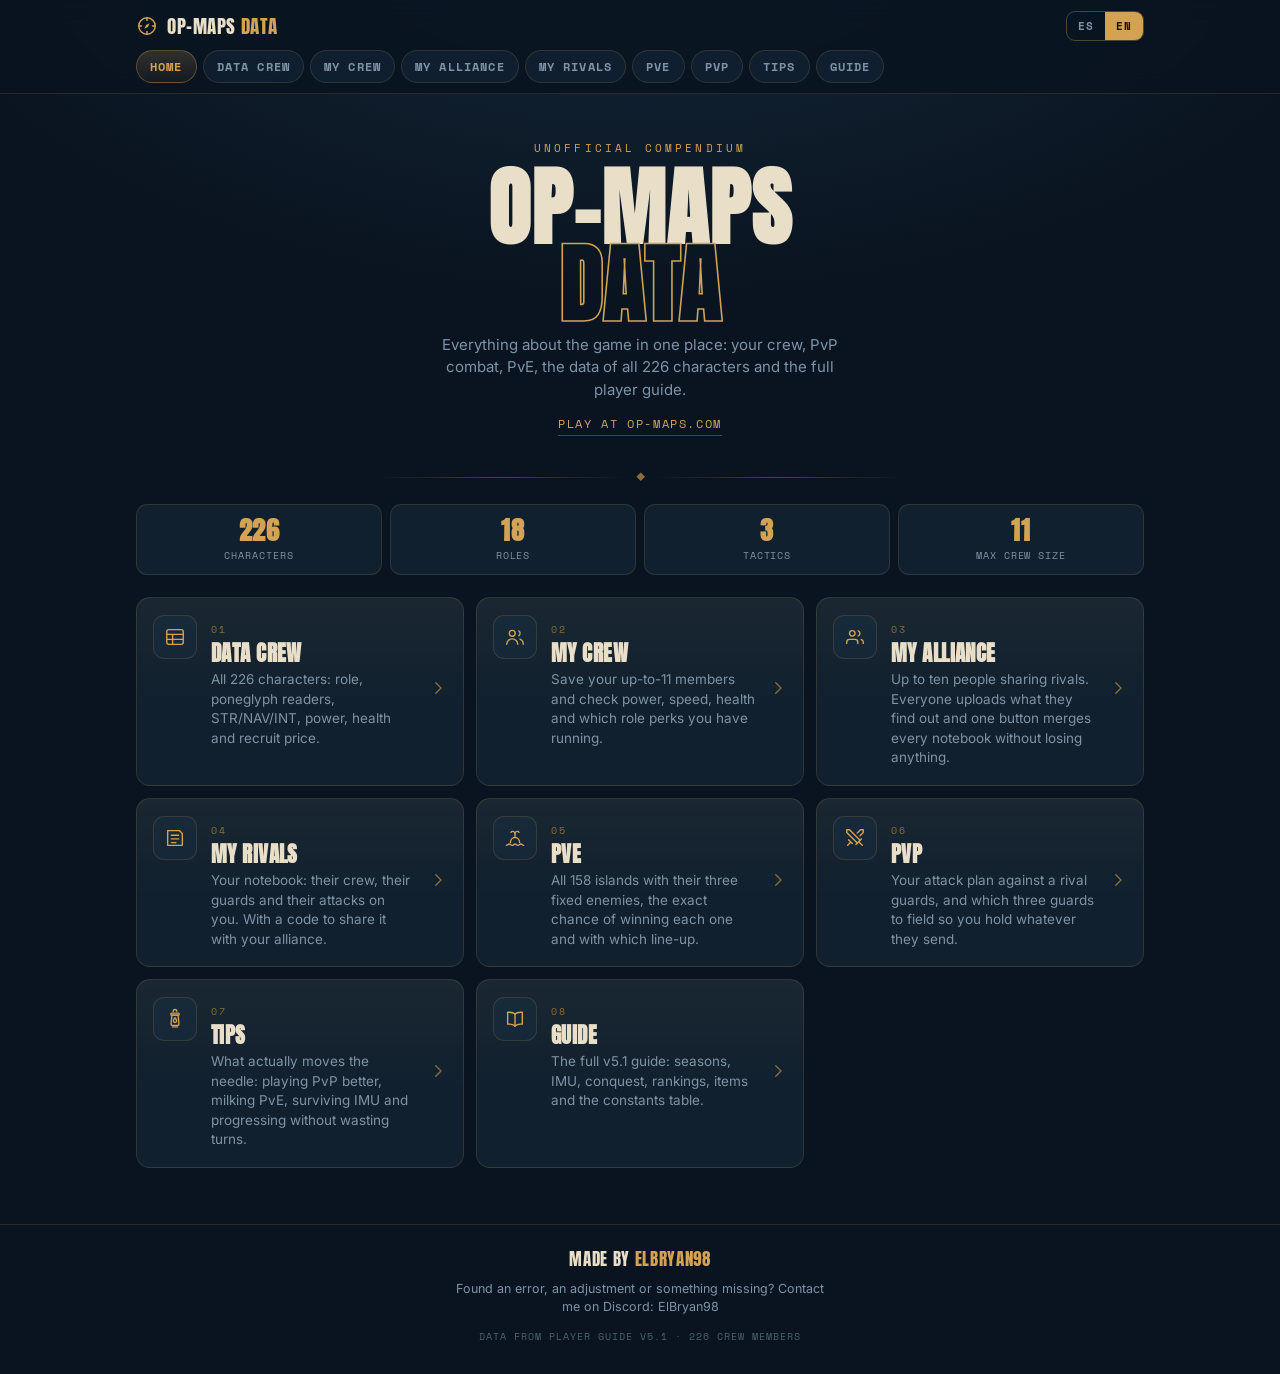
==== index.html @ f115352d "1.10.0" ====
<!DOCTYPE html>
<html lang="es">
<head>
<meta charset="UTF-8">
<meta name="viewport" content="width=device-width, initial-scale=1.0">
<title>OP-MAPS DATA</title>
<meta name="description" content="Compendio no oficial del juego OP-MAPS.COM: datos de los 226 personajes, tripulación, PvE, PvP, consejos y guía completa.">
<link rel="icon" href="assets/favicon.svg?v=1.10.0" type="image/svg+xml">
<link rel="preconnect" href="https://fonts.googleapis.com">
<link rel="preconnect" href="https://fonts.gstatic.com" crossorigin>
<link href="https://fonts.googleapis.com/css2?family=Anton&family=Inter:wght@400;500;600;700&family=Space+Mono:wght@400;700&display=swap" rel="stylesheet">
<link rel="stylesheet" href="assets/css/style.css?v=1.10.0">
</head>
<body data-page="home" data-title-key="title.home">

<div id="site-header"></div>

<main>
  <div class="wrap">

    <!-- ====== PORTADA ====== -->
    <header class="hero">
      <p class="eyebrow" data-i18n="hero.eyebrow">Compendio no oficial</p>
      <h1 class="hero-title">OP-MAPS<br><span class="stroke">DATA</span></h1>
      <p class="hero-sub" data-i18n="hero.sub">Toda la información del juego en un solo sitio: tu tripulación, el combate PvP, el PvE, los datos de los 226 personajes y la guía completa.</p>
      <a class="hero-link" href="https://op-maps.com/" target="_blank" rel="noopener" data-i18n="hero.link">Jugar en op-maps.com</a>
    </header>

    <div class="rule"><span>◆</span></div>

    <!-- ====== CIFRAS DEL JUEGO ====== -->
    <section class="stats-strip">
      <div class="stat-cell"><b data-i18n="stat.chars.n">226</b><span data-i18n="stat.chars">Personajes</span></div>
      <div class="stat-cell"><b data-i18n="stat.roles.n">18</b><span data-i18n="stat.roles">Roles</span></div>
      <div class="stat-cell"><b data-i18n="stat.tac.n">3</b><span data-i18n="stat.tac">Tácticas</span></div>
      <div class="stat-cell"><b data-i18n="stat.crew.n">11</b><span data-i18n="stat.crew">Máx. tripulantes</span></div>
    </section>

    <!-- ====== MENÚS ======
         El orden de estas tarjetas es el mismo que el de la lista PAGES
         en assets/js/site.js. Si se cambia uno, hay que cambiar el otro. -->
    <nav class="menu-grid" data-i18n-attr="aria-label:menu.aria">

      <!-- 01 · DATA -->
      <a class="menu-card" href="data.html">
        <div class="ico" aria-hidden="true">
          <svg width="22" height="22" viewBox="0 0 24 24" fill="none" stroke="currentColor" stroke-width="1.5" stroke-linecap="round" stroke-linejoin="round">
            <rect x="3" y="4" width="18" height="16" rx="2.2"/>
            <path d="M3 9.2h18M3 14.6h18M9.4 9.2V20"/>
          </svg>
        </div>
        <div class="body">
          <span class="num">01</span>
          <h2 data-i18n="menu.data.t">Data</h2>
          <p data-i18n="menu.data.d">Los 226 personajes: rol, si leen poneglifos, FUE/NAV/INT, poder, vida y precio de reclutamiento.</p>
        </div>
        <div class="go" aria-hidden="true">
          <svg width="18" height="18" viewBox="0 0 24 24" fill="none" stroke="currentColor" stroke-width="1.8" stroke-linecap="round" stroke-linejoin="round"><path d="M9 5l7 7-7 7"/></svg>
        </div>
      </a>

      <!-- 02 · MI TRIPULACIÓN -->
      <a class="menu-card" href="crew.html">
        <div class="ico" aria-hidden="true">
          <svg width="22" height="22" viewBox="0 0 24 24" fill="none" stroke="currentColor" stroke-width="1.5" stroke-linecap="round" stroke-linejoin="round">
            <circle cx="9" cy="8" r="3.2"/>
            <path d="M3 20a6 6 0 0 1 12 0"/>
            <path d="M16.2 5.4a3.2 3.2 0 0 1 0 5.2"/>
            <path d="M17.4 14.3A6 6 0 0 1 21 20"/>
          </svg>
        </div>
        <div class="body">
          <span class="num">02</span>
          <h2 data-i18n="menu.crew.t">Mi tripulación</h2>
          <p data-i18n="menu.crew.d">Guarda tus hasta 11 miembros y consulta al vuelo poder, velocidad, vida y qué bonus de rol tienes activos.</p>
        </div>
        <div class="go" aria-hidden="true">
          <svg width="18" height="18" viewBox="0 0 24 24" fill="none" stroke="currentColor" stroke-width="1.8" stroke-linecap="round" stroke-linejoin="round"><path d="M9 5l7 7-7 7"/></svg>
        </div>
      </a>

      <!-- 03 · MI ALIANZA -->
      <a class="menu-card" href="alianza.html">
        <div class="ico" aria-hidden="true">
          <svg width="22" height="22" viewBox="0 0 24 24" fill="none" stroke="currentColor" stroke-width="1.5" stroke-linecap="round" stroke-linejoin="round">
            <path d="M15 19v-1.4a3 3 0 0 0-3-3H6a3 3 0 0 0-3 3V19"/>
            <circle cx="9" cy="8" r="3"/>
            <path d="M21 19v-1.4a3 3 0 0 0-2.2-2.9"/>
            <path d="M15.5 5.2a3 3 0 0 1 0 5.6"/>
          </svg>
        </div>
        <div class="body">
          <span class="num">03</span>
          <h2 data-i18n="nav.alianza">Mi alianza</h2>
          <p data-i18n="menu.alianza.d">Hasta diez personas compartiendo rivales. Cada uno sube lo que averigua y un botón junta todas las libretas sin perder nada.</p>
        </div>
        <div class="go" aria-hidden="true">
          <svg width="18" height="18" viewBox="0 0 24 24" fill="none" stroke="currentColor" stroke-width="1.8" stroke-linecap="round" stroke-linejoin="round"><path d="M9 5l7 7-7 7"/></svg>
        </div>
      </a>

      <!-- 04 · MIS RIVALES -->
      <a class="menu-card" href="rivals.html">
        <div class="ico" aria-hidden="true">
          <svg width="22" height="22" viewBox="0 0 24 24" fill="none" stroke="currentColor" stroke-width="1.5" stroke-linecap="round" stroke-linejoin="round">
            <path d="M4 4h13l3 3v13H4z"/>
            <path d="M8 9h8M8 13h8M8 17h5"/>
          </svg>
        </div>
        <div class="body">
          <span class="num">04</span>
          <h2 data-i18n="nav.rivals">Mis rivales</h2>
          <p data-i18n="menu.rivals.d">Tu libreta: su tripulación, sus guardias y sus ataques contra ti. Con un código para compartirla con tu alianza.</p>
        </div>
        <div class="go" aria-hidden="true">
          <svg width="18" height="18" viewBox="0 0 24 24" fill="none" stroke="currentColor" stroke-width="1.8" stroke-linecap="round" stroke-linejoin="round"><path d="M9 5l7 7-7 7"/></svg>
        </div>
      </a>

      <!-- 05 · PVE -->
      <a class="menu-card" href="pve.html">
        <div class="ico" aria-hidden="true">
          <svg width="22" height="22" viewBox="0 0 24 24" fill="none" stroke="currentColor" stroke-width="1.5" stroke-linecap="round" stroke-linejoin="round">
            <path d="M7 17c0-3 2.2-5.5 5-5.5s5 2.5 5 5.5"/>
            <path d="M12 11.5V6.5"/>
            <path d="M12 6.5C10.6 4.4 8.3 4.3 7.6 5.9"/>
            <path d="M12 6.5c1.4-2.1 3.7-2.2 4.4-.6"/>
            <path d="M2.5 20c1.6 0 1.6-1.4 3.2-1.4S7.3 20 8.9 20s1.6-1.4 3.1-1.4S13.6 20 15.2 20s1.6-1.4 3.2-1.4S20 20 21.6 20"/>
          </svg>
        </div>
        <div class="body">
          <span class="num">05</span>
          <h2 data-i18n="menu.pve.t">PvE</h2>
          <p data-i18n="menu.pve.d">Las 158 islas con sus tres enemigos fijos, la probabilidad exacta de ganar en cada una y con qué alineación.</p>
        </div>
        <div class="go" aria-hidden="true">
          <svg width="18" height="18" viewBox="0 0 24 24" fill="none" stroke="currentColor" stroke-width="1.8" stroke-linecap="round" stroke-linejoin="round"><path d="M9 5l7 7-7 7"/></svg>
        </div>
      </a>

      <!-- 06 · PVP -->
      <a class="menu-card" href="pvp.html">
        <div class="ico" aria-hidden="true">
          <svg width="22" height="22" viewBox="0 0 24 24" fill="none" stroke="currentColor" stroke-width="1.5" stroke-linecap="round" stroke-linejoin="round">
            <polyline points="14.5 17.5 3 6 3 3 6 3 17.5 14.5"/>
            <line x1="13" y1="19" x2="19" y2="13"/>
            <line x1="16" y1="16" x2="20" y2="20"/>
            <polyline points="14.5 6.5 18 3 21 3 21 6 17.5 9.5"/>
            <line x1="5" y1="14" x2="9" y2="18"/>
            <line x1="7" y1="17" x2="4" y2="20"/>
          </svg>
        </div>
        <div class="body">
          <span class="num">06</span>
          <h2 data-i18n="menu.pvp.t">PvP</h2>
          <p data-i18n="menu.pvp.d">Tu plan de ataque contra las guardias de un rival, y qué tres guardias montar tú para aguantar lo que te mande.</p>
        </div>
        <div class="go" aria-hidden="true">
          <svg width="18" height="18" viewBox="0 0 24 24" fill="none" stroke="currentColor" stroke-width="1.8" stroke-linecap="round" stroke-linejoin="round"><path d="M9 5l7 7-7 7"/></svg>
        </div>
      </a>

      <!-- 07 · CONSEJOS -->
      <a class="menu-card" href="tips.html">
        <div class="ico" aria-hidden="true">
          <svg width="22" height="22" viewBox="0 0 24 24" fill="none" stroke="currentColor" stroke-width="1.5" stroke-linecap="round" stroke-linejoin="round">
            <path d="M10 3.6a2 2 0 0 1 4 0"/>
            <rect x="7.4" y="5.6" width="9.2" height="2.2" rx="1.1"/>
            <path d="M8.6 7.8h6.8l.9 9.4a1.6 1.6 0 0 1-1.6 1.8H9.3a1.6 1.6 0 0 1-1.6-1.8z"/>
            <path d="M12 10.6c1.2 1.5 1.8 2.4 1.8 3.4a1.8 1.8 0 0 1-3.6 0c0-1 .6-1.9 1.8-3.4z"/>
            <path d="M9.2 20.6h5.6"/>
          </svg>
        </div>
        <div class="body">
          <span class="num">07</span>
          <h2 data-i18n="menu.tips.t">Consejos</h2>
          <p data-i18n="menu.tips.d">Lo que de verdad mueve la aguja: jugar mejor el PvP, exprimir el PvE, sobrevivir a IMU y progresar sin perder turnos.</p>
        </div>
        <div class="go" aria-hidden="true">
          <svg width="18" height="18" viewBox="0 0 24 24" fill="none" stroke="currentColor" stroke-width="1.8" stroke-linecap="round" stroke-linejoin="round"><path d="M9 5l7 7-7 7"/></svg>
        </div>
      </a>

      <!-- 08 · GUÍA -->
      <a class="menu-card" href="guide.html">
        <div class="ico" aria-hidden="true">
          <svg width="22" height="22" viewBox="0 0 24 24" fill="none" stroke="currentColor" stroke-width="1.5" stroke-linecap="round" stroke-linejoin="round">
            <path d="M12 6.6C10.5 5.1 8.5 4.6 6 4.6H4v13h2c2.5 0 4.5.5 6 2"/>
            <path d="M12 6.6c1.5-1.5 3.5-2 6-2h2v13h-2c-2.5 0-4.5.5-6 2"/>
            <path d="M12 6.6v13"/>
          </svg>
        </div>
        <div class="body">
          <span class="num">08</span>
          <h2 data-i18n="menu.guide.t">Guía</h2>
          <p data-i18n="menu.guide.d">La guía v5.1 al completo: temporadas, IMU, conquista, rankings, ítems y la tabla de constantes.</p>
        </div>
        <div class="go" aria-hidden="true">
          <svg width="18" height="18" viewBox="0 0 24 24" fill="none" stroke="currentColor" stroke-width="1.8" stroke-linecap="round" stroke-linejoin="round"><path d="M9 5l7 7-7 7"/></svg>
        </div>
      </a>

    </nav>
  </div>
</main>

<div id="site-footer"></div>

<script src="assets/js/i18n.js?v=1.10.0"></script>
<script src="assets/js/site.js?v=1.10.0"></script>
</body>
</html>
---- assets/css/style.css ----
/* ============================================================
   OP-MAPS DATA — hoja de estilo compartida por todas las páginas
   Paleta naval: mar profundo, latón de recompensa, espuma y sangre.
   ============================================================ */

:root{
  --sea:      #0A1420;   /* fondo, mar profundo */
  --hull:     #10202F;   /* superficie de tarjeta (casco) */
  --hull-2:   rgba(24,49,69,.42);  /* superficie elevada, translúcida */
  --brass:    #D4A253;   /* acento dorado (recompensa) */
  --brass-dim:#8a6d38;
  --foam:     #58B4A6;   /* positivo / victoria */
  --blood:    #C1504B;   /* peligro / counter */
  --parch:    #E9DFC8;   /* texto principal (pergamino) */
  --mist:     #7E93A6;   /* texto secundario (bruma) */
  --line:     rgba(212,162,83,0.16);
  --line-str: rgba(212,162,83,0.34);

  --mono:'Space Mono',ui-monospace,SFMono-Regular,monospace;
  --sans:'Inter',system-ui,-apple-system,sans-serif;
  --display:'Anton',Impact,sans-serif;

  --wrap:1040px;
  --radius:14px;
}

*{box-sizing:border-box;margin:0;padding:0}
html{-webkit-text-size-adjust:100%;scroll-behavior:smooth}

body{
  background:
    radial-gradient(1200px 620px at 50% -10%, #14283b 0%, transparent 62%),
    var(--sea);
  background-attachment:fixed;
  color:var(--parch);
  font-family:var(--sans);
  line-height:1.5;
  min-height:100vh;
  display:flex;
  flex-direction:column;
}

a{color:var(--brass)}
:focus-visible{outline:2px solid var(--brass);outline-offset:2px;border-radius:4px}

.wrap{width:100%;max-width:var(--wrap);margin:0 auto;padding:0 16px}

/* ---------- CABECERA COMPARTIDA ---------- */
.site-header{
  position:sticky;top:0;z-index:30;
  background:rgba(10,20,32,.88);
  -webkit-backdrop-filter:blur(10px);
  backdrop-filter:blur(10px);
  border-bottom:0.5px solid var(--line);
}
.hdr-top{
  max-width:var(--wrap);margin:0 auto;padding:11px 16px 9px;
  display:flex;align-items:center;gap:12px;
}
.brand{
  display:flex;align-items:center;gap:9px;
  text-decoration:none;color:var(--parch);
  font-family:var(--display);font-size:19px;letter-spacing:.03em;text-transform:uppercase;
  line-height:1;
}
.brand svg{color:var(--brass);flex:0 0 auto}
.brand .b-dim{color:var(--brass)}

/* selector de idioma */
.lang-switch{
  margin-left:auto;display:flex;
  border:0.5px solid var(--line-str);border-radius:9px;overflow:hidden;
}
.lang-switch button{
  background:none;border:none;cursor:pointer;
  font-family:var(--mono);font-size:11px;font-weight:700;letter-spacing:.08em;
  color:var(--mist);padding:6px 11px;
  transition:background .14s ease,color .14s ease;
}
.lang-switch button:hover{color:var(--parch)}
.lang-switch button.on{background:var(--brass);color:#1a1206}

/* tira de navegación */
.nav-strip{
  max-width:var(--wrap);margin:0 auto;padding:0 16px 10px;
  display:flex;gap:6px;overflow-x:auto;
  scrollbar-width:none;-ms-overflow-style:none;
}
.nav-strip::-webkit-scrollbar{display:none}
/* Degradado a la derecha: avisa de que la tira sigue si no cabe entera. */
.nav-wrap{position:relative}
.nav-wrap::after{
  content:'';position:absolute;top:0;right:0;bottom:10px;width:34px;
  pointer-events:none;
  background:linear-gradient(90deg,transparent,rgba(10,20,32,.92));
}
.nav-strip a{
  flex:0 0 auto;text-decoration:none;
  font-family:var(--mono);font-size:11.5px;font-weight:700;
  letter-spacing:.1em;text-transform:uppercase;
  color:var(--mist);
  background:var(--hull-2);
  border:0.5px solid var(--line);
  border-radius:999px;padding:7px 13px;
  transition:color .14s ease,border-color .14s ease,background .14s ease;
}
.nav-strip a:hover{color:var(--parch);border-color:var(--line-str)}
.nav-strip a.on{
  color:var(--brass);border-color:var(--line-str);
  background:linear-gradient(180deg,rgba(212,162,83,.20),rgba(212,162,83,.05));
}

/* ---------- CONTENIDO ---------- */
main{flex:1 0 auto;padding-bottom:56px}

.eyebrow{
  font-family:var(--mono);font-size:11px;letter-spacing:.28em;
  text-transform:uppercase;color:var(--brass);
}

/* portada */
.hero{text-align:center;padding:46px 0 8px}
.hero-title{
  font-family:var(--display);
  font-size:clamp(44px,13vw,86px);
  line-height:.9;letter-spacing:.01em;text-transform:uppercase;
  margin:12px 0 10px;
}
.hero-title .stroke{-webkit-text-stroke:1.6px var(--brass);color:transparent}
.hero-sub{color:var(--mist);font-size:15px;max-width:48ch;margin:0 auto}
.hero-link{
  display:inline-block;margin-top:14px;
  font-family:var(--mono);font-size:11.5px;letter-spacing:.14em;text-transform:uppercase;
  color:var(--brass);text-decoration:none;
  border-bottom:0.5px solid var(--line-str);padding-bottom:3px;
}
.hero-link:hover{color:var(--parch)}

/* separador con rombo */
.rule{
  display:flex;align-items:center;gap:12px;
  margin:26px auto 6px;max-width:520px;color:var(--brass-dim);
}
.rule::before,.rule::after{
  content:'';flex:1;height:1px;
  background:linear-gradient(90deg,transparent,var(--line-str),transparent);
}
.rule span{font-size:9px}

/* tira de cifras */
.stats-strip{
  display:grid;grid-template-columns:repeat(4,1fr);
  gap:8px;margin:20px 0 6px;
}
.stat-cell{
  background:var(--hull);border:0.5px solid var(--line);border-radius:11px;
  padding:12px 8px;text-align:center;
}
.stat-cell b{
  display:block;font-family:var(--display);font-size:26px;
  color:var(--brass);line-height:1;letter-spacing:.02em;
}
.stat-cell span{
  display:block;margin-top:5px;
  font-family:var(--mono);font-size:9.5px;letter-spacing:.1em;
  text-transform:uppercase;color:var(--mist);
}
@media (max-width:560px){
  .stats-strip{grid-template-columns:repeat(2,minmax(0,1fr))}
}

/* ---------- REJILLA DE MENÚS ---------- */
.menu-grid{
  display:grid;gap:12px;margin-top:22px;
  grid-template-columns:repeat(auto-fit,minmax(268px,1fr));
}
.menu-card{
  display:flex;gap:14px;align-items:flex-start;
  text-decoration:none;color:inherit;
  background:
    linear-gradient(180deg, rgba(212,162,83,0.055), transparent 58%),
    var(--hull);
  border:0.5px solid var(--line);
  border-radius:var(--radius);
  padding:17px 16px;
  transition:transform .14s ease,border-color .14s ease,box-shadow .14s ease;
}
.menu-card:hover{
  transform:translateY(-2px);
  border-color:var(--line-str);
  box-shadow:0 10px 26px -18px rgba(212,162,83,.55);
}
.menu-card:active{transform:translateY(0)}
.menu-card .ico{
  flex:0 0 44px;width:44px;height:44px;
  display:grid;place-items:center;border-radius:11px;
  background:var(--hull-2);border:0.5px solid var(--line);
  color:var(--brass);
}
.menu-card .body{flex:1;min-width:0}
.menu-card .num{
  font-family:var(--mono);font-size:9.5px;letter-spacing:.2em;color:var(--brass-dim);
}
.menu-card h2{
  font-family:var(--display);font-size:21px;letter-spacing:.02em;
  text-transform:uppercase;margin:3px 0 6px;line-height:1.05;
}
.menu-card p{color:var(--mist);font-size:13.5px;line-height:1.45}
.menu-card .go{
  align-self:center;color:var(--brass-dim);flex:0 0 auto;
  transition:transform .14s ease,color .14s ease;
}
.menu-card:hover .go{color:var(--brass);transform:translateX(3px)}

/* ---------- PÁGINAS INTERIORES ---------- */
.page-head{padding:34px 0 4px}
.page-head h1{
  font-family:var(--display);font-size:clamp(30px,8vw,44px);
  text-transform:uppercase;letter-spacing:.02em;line-height:1;margin:8px 0 8px;
}
.page-head p{color:var(--mist);font-size:14.5px;max-width:56ch}

.panel{
  background:var(--hull);
  border:0.5px solid var(--line);
  border-radius:var(--radius);
  padding:18px 16px;
  margin-top:16px;
}
.panel h2{
  font-family:var(--mono);font-weight:700;font-size:12px;
  letter-spacing:.16em;text-transform:uppercase;color:var(--brass);
  margin-bottom:12px;
}
/* El rombo es solo para las listas con viñeta; las numeradas ya traen
   su propio número y no deben heredarlo. */
.panel ul{list-style:none;display:flex;flex-direction:column;gap:9px}
.panel ul li{
  color:var(--mist);font-size:14px;padding-left:18px;position:relative;
}
.panel ul li::before{
  content:'◆';position:absolute;left:0;top:0;
  color:var(--brass-dim);font-size:9px;line-height:1.7;
}
.panel li b{color:var(--parch);font-weight:600}

.tag{
  display:inline-block;
  font-family:var(--mono);font-size:10px;font-weight:700;
  letter-spacing:.14em;text-transform:uppercase;
  padding:5px 10px;border-radius:999px;
  background:var(--hull-2);border:0.5px solid var(--line-str);color:var(--brass);
}

.back-link{
  display:inline-block;margin-top:20px;
  font-family:var(--mono);font-size:11.5px;letter-spacing:.1em;
  text-transform:uppercase;color:var(--mist);text-decoration:none;
}
.back-link:hover{color:var(--brass)}

/* ============================================================
   PÁGINA DATA — buscador, filtros y fichas de personaje
   ============================================================ */
.data-col{max-width:720px;margin:0 auto}

.toolbar{display:flex;flex-wrap:wrap;gap:8px;margin-top:18px;align-items:center}
.toolbar .grow{flex:1 1 200px;min-width:0}

input[type=search],
.toolbar select{
  width:100%;
  background:var(--sea);
  border:0.5px solid var(--line-str);
  border-radius:9px;
  color:var(--parch);
  padding:10px 12px;
}
input[type=search]{font-family:var(--sans);font-size:14.5px}
input[type=search]::placeholder{color:#5c7080}
.toolbar select{
  font-family:var(--mono);font-size:11.5px;letter-spacing:.04em;
  -webkit-appearance:none;appearance:none;cursor:pointer;
  padding-right:30px;
  background-image:url("data:image/svg+xml;utf8,<svg xmlns='http://www.w3.org/2000/svg' width='10' height='6' viewBox='0 0 10 6' fill='none' stroke='%23D4A253' stroke-width='1.4'><path d='M1 1l4 4 4-4'/></svg>");
  background-repeat:no-repeat;background-position:right 11px center;
}
.toolbar select option{background:var(--hull);color:var(--parch)}
input[type=search]:focus,.toolbar select:focus{outline:2px solid var(--brass);outline-offset:-1px;border-color:transparent}

.chip-btn{
  flex:0 0 auto;
  font-family:var(--mono);font-size:10.5px;font-weight:700;
  letter-spacing:.09em;text-transform:uppercase;
  color:var(--mist);background:var(--hull-2);
  border:0.5px solid var(--line);border-radius:999px;
  padding:10px 14px;cursor:pointer;
  transition:color .14s ease,border-color .14s ease,background .14s ease;
}
.chip-btn:hover{color:var(--parch)}
.chip-btn.on{
  color:var(--brass);border-color:var(--line-str);
  background:linear-gradient(180deg,rgba(212,162,83,.20),rgba(212,162,83,.05));
}

/* interruptor lista / álbum */
.seg-ctrl{
  display:flex;flex:0 0 auto;
  border:0.5px solid var(--line-str);border-radius:9px;overflow:hidden;
}
.seg-ctrl button{
  background:none;border:none;cursor:pointer;
  font-family:var(--mono);font-size:10.5px;font-weight:700;
  letter-spacing:.09em;text-transform:uppercase;
  color:var(--mist);padding:10px 13px;
  transition:background .14s ease,color .14s ease;
}
.seg-ctrl button:hover{color:var(--parch)}
.seg-ctrl button.on{background:var(--brass);color:#1a1206}

.count-line{
  font-family:var(--mono);font-size:10.5px;letter-spacing:.14em;
  text-transform:uppercase;color:var(--mist);
  margin:18px 0 10px;text-align:center;
}
.count-line b{color:var(--brass);font-size:13px;letter-spacing:0}

/* ---------- VISTA ÁLBUM ---------- */
/* En álbum la columna se ensancha un poco: lo justo para que los tres
   cromos de la fila tengan un tamaño de carta, no de cartel. */
.data-col.es-album{max-width:820px}

/* Cada capítulo es una página del libro. */
.pagina{
  background:
    linear-gradient(180deg, rgba(212,162,83,0.05), transparent 40%),
    var(--hull);
  border:0.5px solid var(--line);
  border-radius:16px;
  padding:16px 14px 18px;
  margin-bottom:14px;
}
.pagina-cab{
  display:flex;align-items:baseline;justify-content:space-between;
  gap:10px;margin-bottom:14px;
  border-bottom:0.5px solid var(--line);padding-bottom:10px;
}
.pagina-cab h2{
  font-family:var(--display);font-size:19px;letter-spacing:.02em;
  text-transform:uppercase;color:var(--parch);line-height:1.05;
}
.pagina-cab .cuenta{
  font-family:var(--mono);font-size:11px;color:var(--brass);white-space:nowrap;
}

/* La página del álbum es 3×3 como en el juego, y 2×3 en móvil.
   La fila tiene altura fija para que TODAS las hojas midan lo mismo, tengan
   cromos largos, cortos o huecos. El minmax deja crecer solo a la fila de
   la ficha desplegada, que sí necesita su sitio. */
.cromos{
  display:grid;gap:9px;
  grid-template-columns:repeat(3,1fr);
  grid-auto-rows:minmax(170px,auto);
}
@media (max-width:640px){
  .cromos{
    grid-template-columns:repeat(2,minmax(0,1fr));
    grid-auto-rows:minmax(142px,auto);
  }
}

/* índice del libro: un botón por capítulo, con su nombre en el título */
.cap-strip{
  display:flex;gap:6px;overflow-x:auto;
  padding:2px 2px 12px;
  scrollbar-width:none;-ms-overflow-style:none;
}
.cap-strip::-webkit-scrollbar{display:none}
.cap-chip{
  flex:0 0 auto;width:28px;height:28px;
  display:grid;place-items:center;
  background:var(--hull-2);border:0.5px solid var(--line);
  border-radius:8px;cursor:pointer;
  font-family:var(--mono);font-size:11px;color:var(--mist);
  transition:color .14s ease,border-color .14s ease,background .14s ease;
}
.cap-chip:hover{color:var(--parch);border-color:var(--line-str)}
.cap-chip.on{
  color:var(--brass);border-color:var(--line-str);font-weight:700;
  background:linear-gradient(180deg,rgba(212,162,83,.20),rgba(212,162,83,.05));
}

/* pasar página */
.pag{
  display:flex;align-items:center;justify-content:center;gap:14px;
  margin-top:14px;padding-top:12px;
  border-top:0.5px solid var(--line);
}
.pag-num{
  font-family:var(--mono);font-size:10.5px;letter-spacing:.12em;
  text-transform:uppercase;color:var(--mist);
}
.pag-btn{
  width:30px;height:30px;flex:0 0 30px;
  display:grid;place-items:center;
  background:var(--hull-2);border:0.5px solid var(--line);
  border-radius:8px;cursor:pointer;
  color:var(--brass);font-family:var(--mono);font-size:16px;line-height:1;
  transition:border-color .14s ease,color .14s ease;
}
.pag-btn:hover:not(:disabled){border-color:var(--line-str);color:var(--parch)}
.pag-btn:disabled{color:#3a4b58;cursor:not-allowed}

.cromo{
  background:var(--hull-2);
  border:0.5px solid var(--line);
  border-radius:10px;
  overflow:hidden;   /* un nombre larguísimo no estira la fila */
  transition:border-color .14s ease, transform .14s ease;
}
.cromo:hover{border-color:var(--line-str);transform:translateY(-2px)}
.cromo.is-open{border-color:var(--line-str)}

/* Hueco de la hoja: la página siempre mide lo mismo, aunque el capítulo
   se acabe a media página. La altura se la da la fila. */
.cromo.vacio{
  background:transparent;border-style:dashed;opacity:.45;
  pointer-events:none;
}
.cromo.vacio:hover{transform:none;border-color:var(--line)}
/* El cromo va centrado: nombre, rol y stats en el medio de la carta, y el
   número clavado arriba a la izquierda. Así una carta con nombre de dos
   líneas y otra de una se ven igual de equilibradas. */
.cromo-btn{
  display:flex;flex-direction:column;justify-content:center;
  width:100%;height:100%;text-align:center;position:relative;
  background:none;border:none;cursor:pointer;color:inherit;font:inherit;
  padding:24px 10px 12px;
}
.cromo .num{
  position:absolute;top:9px;left:10px;
  font-family:var(--mono);font-size:9px;
  letter-spacing:.08em;color:#4c5f6e;
}
/* Los nombres kilométricos se cortan a dos líneas en vez de estirar la
   carta (Saint Ethanbaron V. Nusjuro y compañía). */
.cromo .nom{
  display:-webkit-box;-webkit-line-clamp:2;-webkit-box-orient:vertical;
  overflow:hidden;
  font-weight:600;font-size:15px;color:var(--parch);
  line-height:1.25;margin:4px 0 3px;
}
.cromo-btn:hover .nom{color:var(--brass)}
.cromo .rol{
  display:block;font-family:var(--mono);font-size:9.5px;letter-spacing:.1em;
  text-transform:uppercase;color:var(--mist);margin-bottom:10px;
}

/* Stats del cromo: apiladas y en miniatura. Reusa .segs y .seg de arriba,
   solo cambian las medidas. */
/* Las tres filas miden lo mismo, así que centrarlas una a una las deja
   centradas en el cromo y alineadas entre ellas. */
.mini{
  --seg-w:7px;--seg-h:10px;--seg-gap:2.5px;
  display:flex;flex-direction:column;align-items:center;gap:5px;
}
.mini .fila{display:flex;align-items:center;gap:6px}
.mini i{
  font-style:normal;font-family:var(--mono);font-size:10px;
  letter-spacing:.08em;color:var(--mist);width:22px;
}
.mini b{
  font-family:var(--mono);font-size:12.5px;color:var(--parch);
  width:24px;text-align:right;
}

/* En móvil solo caben dos cromos por fila, así que el texto y los tramos
   vuelven al tamaño pequeño para que la carta no reviente. */
@media (max-width:640px){
  .cromo .nom{font-size:13px}
  .cromo .rol{font-size:8.5px;margin-bottom:8px}
  .mini{--seg-w:4px;--seg-h:6px;--seg-gap:1.5px;gap:4px}
  .mini .fila{gap:5px}
  .mini i{font-size:8.5px;width:20px}
  .mini b{font-size:10px;width:20px}
}

/* La ficha abierta ocupa toda la fila de la rejilla. */
.cromo-detail{grid-column:1 / -1}
.cromo-detail .ch-detail{
  border:0.5px solid var(--line-str);border-radius:10px;
  background:rgba(0,0,0,.2);
}

/* ---------- fila de personaje ---------- */
.ch{
  background:var(--hull);
  border:0.5px solid var(--line);
  border-radius:12px;
  margin-bottom:8px;
  overflow:hidden;
}
.ch.is-open{border-color:var(--line-str)}

.ch-head{
  width:100%;display:flex;align-items:center;gap:11px;
  background:none;border:none;cursor:pointer;color:inherit;
  padding:12px 13px 9px;text-align:left;font:inherit;
}
.ch-head:hover .ch-name{color:var(--brass)}
/* El número de álbum, el identificador oficial de cada personaje, con la
   marca de lector debajo. Ancho fijo para que todos los nombres empiecen
   a la misma altura, lleven marca o no. */
.ch-idx{
  flex:0 0 32px;width:32px;text-align:right;
  font-family:var(--mono);font-size:10.5px;color:#4c5f6e;letter-spacing:.02em;
}

/* la marca de lector de poneglifos, a la derecha del nombre */
.rd-badge{
  display:inline-block;white-space:nowrap;vertical-align:1px;
  font-family:var(--mono);font-size:8px;font-weight:700;
  letter-spacing:.06em;text-transform:uppercase;color:var(--foam);
  border:0.5px solid rgba(88,180,166,.42);
  border-radius:999px;padding:2px 6px;margin-left:3px;
}
.ch-id{flex:1;min-width:0}
.ch-name{
  display:block;font-weight:600;font-size:15px;color:var(--parch);
  overflow:hidden;text-overflow:ellipsis;white-space:nowrap;
  transition:color .12s ease;
}
.ch-role{
  display:block;margin-top:2px;
  font-family:var(--mono);font-size:9.5px;letter-spacing:.1em;
  text-transform:uppercase;color:var(--mist);
}
.ch-metric{flex:0 0 auto;text-align:right}
.ch-metric b{
  display:block;font-family:var(--mono);font-weight:700;
  font-size:16px;color:var(--brass);line-height:1;
}
.ch-metric i{
  display:block;margin-top:4px;font-style:normal;
  font-family:var(--mono);font-size:8.5px;letter-spacing:.1em;
  text-transform:uppercase;color:var(--mist);
}

/* Stats: diez tramos por stat, uno por cada 10 puntos, centrados.
   En pantalla estrecha no encogen: se apilan en tres líneas, y como los
   tres bloques miden lo mismo quedan alineados uno debajo de otro. */
.ch-bars{
  --seg-w:7px;      /* ancho de cada tramo */
  --seg-h:10px;     /* alto de cada tramo */
  --seg-gap:2.5px;  /* separación entre tramos */
  display:flex;justify-content:center;flex-wrap:wrap;
  gap:7px 17px;padding:0 13px 12px;
}
.sb{display:flex;align-items:center;gap:7px}
.sb i{
  font-style:normal;font-family:var(--mono);font-size:10px;
  letter-spacing:.1em;color:var(--mist);
}
.sb b{
  font-family:var(--mono);font-size:12.5px;color:var(--parch);
  min-width:24px;text-align:right;
}
.segs{display:flex;gap:var(--seg-gap)}
.seg{
  width:var(--seg-w);height:var(--seg-h);
  border-radius:1px;background:rgba(233,223,200,.09);
}
.seg.f{background:var(--blood)}
.seg.v{background:var(--foam)}
.seg.i{background:var(--brass)}

/* ---------- ficha desplegada ---------- */
.ch-detail{
  border-top:0.5px solid var(--line);
  background:rgba(0,0,0,.16);
  padding:14px 13px;
  display:flex;flex-direction:column;gap:16px;
}
.kv{display:grid;grid-template-columns:repeat(auto-fit,minmax(102px,1fr));gap:7px}
.kv>div{
  background:var(--hull-2);border:0.5px solid var(--line);
  border-radius:9px;padding:9px 10px;
}
.kv b{display:block;font-family:var(--mono);font-size:14px;color:var(--parch);line-height:1.1}
.kv span{
  display:block;margin-top:4px;
  font-family:var(--mono);font-size:8px;letter-spacing:.09em;
  text-transform:uppercase;color:var(--mist);
}

.sc-block h3,.role-note h3{
  font-family:var(--mono);font-size:10px;letter-spacing:.16em;
  text-transform:uppercase;color:var(--brass);margin-bottom:10px;
}
.sc-row{display:flex;align-items:center;gap:10px;margin-bottom:7px}
.sc-name{
  flex:0 0 118px;width:118px;
  font-family:var(--mono);font-size:10.5px;color:var(--mist);
}
.sc-name em{font-style:normal;color:var(--foam);font-size:9px}
.sc-track{
  flex:1;height:5px;border-radius:3px;
  background:rgba(233,223,200,.07);overflow:hidden;
}
.sc-fill{
  display:block;height:100%;border-radius:3px;
  background:linear-gradient(90deg,var(--brass-dim),var(--brass));
}
.sc-val{
  flex:0 0 88px;width:88px;text-align:right;
  font-family:var(--mono);font-size:11.5px;color:var(--parch);
}
.sc-val i{
  font-style:normal;font-size:8.5px;color:var(--brass);
  text-transform:uppercase;letter-spacing:.08em;
}
.sc-best .sc-name{color:var(--parch)}

.role-note p{color:var(--parch);font-size:13.5px;line-height:1.5}
.note{color:var(--mist);font-size:11.5px;line-height:1.5;margin-top:9px}

.empty{text-align:center;color:var(--mist);font-size:14px;padding:38px 12px}

/* "Mostrar más": la lista arranca corta y va creciendo a golpe de botón */
.btn-mas{
  display:flex;flex-direction:column;align-items:center;gap:3px;
  width:100%;margin-top:6px;padding:13px;
  background:var(--hull);border:0.5px dashed var(--line-str);
  border-radius:12px;cursor:pointer;
  transition:border-color .14s ease,background .14s ease;
}
.btn-mas:hover{border-style:solid;background:var(--hull-2)}
.btn-mas span{
  font-family:var(--mono);font-size:11.5px;font-weight:700;
  letter-spacing:.12em;text-transform:uppercase;color:var(--brass);
}
.btn-mas i{
  font-style:normal;font-family:var(--mono);font-size:10px;
  letter-spacing:.08em;color:var(--mist);
}

@media (max-width:420px){
  .sc-name{flex:0 0 96px;width:96px}
  .sc-val{flex:0 0 74px;width:74px}
}

/* ============================================================
   PÁGINA MI TRIPULACIÓN
   ============================================================ */
/* Arriba, dos columnas: quién va a bordo y qué te da cada rol.
   Debajo, a lo ancho, el resumen de toda la tripulación. */
.crew-cols{
  display:grid;gap:14px;align-items:start;
  grid-template-columns:minmax(0,1fr) minmax(0,1.12fr);
  margin-top:18px;
}
@media (max-width:820px){
  .crew-cols{grid-template-columns:minmax(0,1fr)}
}

.panel-head{
  display:flex;align-items:center;gap:10px;
  margin-bottom:12px;
}
.panel-head h2{margin-bottom:0}
.panel-count{
  margin-left:auto;
  font-family:var(--mono);font-size:11px;color:var(--mist);white-space:nowrap;
}
.panel-count b{color:var(--brass);font-size:13px}

/* Cabecera de las columnas de puntuación: cada táctica ordena la lista
   por ella, de mayor a menor. */
.lista-cab{
  display:flex;align-items:center;gap:8px;
  padding:2px 4px 8px;margin-bottom:2px;
  border-bottom:0.5px solid var(--line);
}
.lc-hueco{flex:1;min-width:0}
.lc-rm{flex:0 0 21px}

/* Cada táctica es un botón, del mismo dorado que "Añadir", para que se
   vea que se puede pulsar. El que está ordenando va a plena luz. */
.tri-sort{
  flex:0 0 74px;width:74px;
  background:linear-gradient(180deg,var(--brass),#b6812f);
  border:none;border-radius:7px;cursor:pointer;
  color:#1a1206;
  font-family:var(--mono);font-size:9.5px;font-weight:700;
  letter-spacing:.06em;padding:6px 4px;
  filter:brightness(.8);
  transition:filter .14s ease;
}
.tri-sort:hover{filter:brightness(1)}
.tri-sort.on{filter:brightness(1.06)}
.tri-sort .corta{display:none}
/* la flechita avisa de que la columna se puede ordenar */
.tri-sort i{
  font-style:normal;font-size:11px;margin-left:4px;
  vertical-align:-1px;
  opacity:.5;transition:opacity .14s ease;
}
.tri-sort:hover i{opacity:.85}
.tri-sort.on i{opacity:1}

/* en pantalla estrecha no caben los nombres enteros */
@media (max-width:640px){
  .tri-sort{flex-basis:52px;width:52px;font-size:9px;letter-spacing:.08em}
  .tri-sort .larga{display:none}
  .tri-sort .corta{display:inline}
}

.add-row{display:flex;gap:8px}
.add-row input{
  flex:1;min-width:0;
  background:var(--sea);
  border:0.5px solid var(--line-str);
  border-radius:9px;color:var(--parch);
  font-family:var(--sans);font-size:14.5px;padding:11px 12px;
}
.add-row input::placeholder{color:#5c7080}
.add-row input:focus{outline:2px solid var(--brass);outline-offset:-1px;border-color:transparent}
.add-row input:disabled{opacity:.5;cursor:not-allowed}
.btn-add{
  flex:0 0 auto;
  background:linear-gradient(180deg,var(--brass),#b6812f);
  border:none;border-radius:9px;cursor:pointer;
  font-family:var(--mono);font-weight:700;font-size:12px;
  letter-spacing:.1em;text-transform:uppercase;color:#1a1206;
  padding:11px 16px;
  transition:filter .14s ease;
}
.btn-add:hover:not(:disabled){filter:brightness(1.08)}
.btn-add:disabled{background:var(--hull-2);color:#4c5f6e;cursor:not-allowed}

.hint{
  color:var(--mist);font-size:12.5px;text-align:center;
  min-height:18px;margin-top:8px;
}
.hint.err{color:var(--blood)}

/* Lo fijo del PvE, en tres columnas: pierdes | ni una ni otra | ganas */
/* Las siete cifras fijas en una sola fila: primero lo que se gana, luego
   lo neutral y al final lo que se pierde. Las cabeceras van encima,
   estirándose por encima de las cajas de su grupo. */
/* Sin align-items:start, las cajas de una misma fila se estiran hasta la
   más alta y quedan todas del mismo tamaño, aunque su etiqueta ocupe
   una línea o dos. */
.fila-fija{
  display:grid;gap:8px;
  grid-template-columns:repeat(9,1fr);
}
.fila-fija h4{align-self:end}
.fila-fija h4{
  font-family:var(--mono);font-size:9px;letter-spacing:.14em;
  text-transform:uppercase;color:var(--mist);
  padding-bottom:6px;margin-bottom:2px;
  border-bottom:0.5px solid var(--line);
}
.fila-fija h4.gana{color:var(--foam)}
.fila-fija h4.pierde{color:var(--blood)}
.fila-fija .kpi-box.gana b{color:var(--foam)}
.fila-fija .kpi-box.pierde b{color:var(--blood)}
.fila-fija .kpi-box b{font-size:16px}
.fila-fija .kpi-box{padding:10px}

/* en pantalla estrecha no caben nueve: dos por fila y cabeceras enteras */
@media (max-width:900px){
  .fila-fija{grid-template-columns:repeat(2,minmax(0,1fr))}
  .fila-fija h4{grid-column:1 / -1 !important}
}

/* cifras del resumen */
.kpi{display:grid;grid-template-columns:repeat(auto-fit,minmax(148px,1fr));gap:8px}
.kpi-box{
  background:var(--hull-2);border:0.5px solid var(--line);
  border-radius:10px;padding:11px 12px;
}
.kpi-box b{
  display:block;font-family:var(--mono);font-size:19px;
  color:var(--brass);line-height:1.1;
}
.kpi-box span{
  display:block;margin-top:5px;
  font-family:var(--mono);font-size:8.5px;letter-spacing:.1em;
  text-transform:uppercase;color:var(--mist);
}
.kpi-box em{
  display:block;margin-top:6px;font-style:normal;
  font-size:11px;line-height:1.4;color:#6d8496;
}

/* bonus de rol */
.rol-grid{display:flex;flex-direction:column;gap:2px}
.rol-fila{
  display:flex;align-items:flex-start;gap:11px;
  padding:10px 4px;border-top:0.5px solid var(--line);
}
.rol-fila:first-child{border-top:none}
.rol-marca{
  flex:0 0 18px;text-align:center;
  font-family:var(--mono);font-size:13px;color:#3a4b58;line-height:1.3;
}
.rol-fila.on .rol-marca{color:var(--foam)}
.rol-txt{flex:1;min-width:0}
.rol-txt b{
  display:block;font-family:var(--mono);font-size:11px;font-weight:700;
  letter-spacing:.1em;text-transform:uppercase;color:#5f7385;
}
.rol-fila.on .rol-txt b{color:var(--brass)}
.rol-txt span{
  display:block;margin-top:3px;font-size:12.5px;line-height:1.45;color:var(--mist);
}
.rol-fila.on .rol-txt span{color:var(--parch)}
.rol-quien{
  flex:0 0 auto;max-width:34%;text-align:right;
  font-size:12px;color:var(--mist);
}
.rol-fila.on .rol-quien{color:var(--foam)}

/* La fila del tripulante: nombre, rol y su mejor puntuación, en pequeño.
   Se separan con una línea, igual que las de bonus de rol, en vez de ser
   cada una una tarjeta con su propio borde. */
.ch.simple{
  background:none;border:none;border-radius:0;margin-bottom:0;
}
.ch.simple + .ch.simple{border-top:0.5px solid var(--line)}
.ch.simple .ch-head{padding:10px 4px;gap:8px}
/* el nombre con su marca de lector arriba y, debajo, el rol */
.ch.simple .ch-name{font-size:13px}
.ch.simple .ch-sub{
  display:flex;align-items:center;gap:7px;
  margin-top:2px;min-width:0;
}
.ch.simple .ch-role{font-size:8px;margin-top:0}
.ch.simple .rd-badge{font-size:7px;padding:1px 5px;margin-left:4px}
/* Las tres puntuaciones de la fila, cada una del color de la stat con la
   que puntúa esa táctica, igual que las barras de Data Crew. La etiqueta
   va arriba, en la cabecera. */
.ch-tri{display:flex;gap:8px;flex:0 0 auto}
.tri{
  display:flex;justify-content:center;align-items:center;
  flex:0 0 74px;width:74px;
}
.tri b{font-family:var(--mono);font-size:11.5px;line-height:1.1}
.tri.f b{color:var(--blood)}
.tri.v b{color:var(--foam)}
.tri.i b{color:var(--brass)}
@media (max-width:640px){
  .tri{flex-basis:52px;width:52px}
}

/* el que sobra cuando llevas uno de más */
.ch.simple.sobra{
  background:rgba(193,80,75,.08);
  border-radius:8px;
}

.tag-rojo{
  flex:0 0 auto;
  font-family:var(--mono);font-size:7px;font-weight:700;
  letter-spacing:.1em;text-transform:uppercase;
  color:var(--blood);border:0.5px solid rgba(193,80,75,.5);
  border-radius:999px;padding:1px 6px;white-space:nowrap;
}

.aviso-cambio{
  background:rgba(193,80,75,.09);
  border:0.5px solid rgba(193,80,75,.38);
  border-radius:10px;padding:10px 12px;margin-bottom:11px;
}
/* Ojo: solo los hijos directos. Si no, se lleva por delante los <b> de
   la lista de reglas que va dentro. */
.aviso-cambio > b{
  display:block;font-family:var(--mono);font-size:10px;font-weight:700;
  letter-spacing:.1em;text-transform:uppercase;color:var(--blood);
}
.aviso-cambio > span{
  display:block;margin-top:5px;font-size:12.5px;line-height:1.45;color:var(--mist);
}
.aviso-cambio em{font-style:normal;color:var(--parch);font-weight:600}
/* el porqué de la recomendación, plegado para no dar la turra */
.reglas{margin-top:9px}
.reglas summary{
  cursor:pointer;list-style:none;
  font-family:var(--mono);font-size:9.5px;letter-spacing:.1em;
  text-transform:uppercase;color:var(--mist);
}
.reglas summary::-webkit-details-marker{display:none}
.reglas summary::before{content:'▸ ';color:var(--brass-dim)}
.reglas[open] summary::before{content:'▾ '}
.reglas summary:hover{color:var(--parch)}
/* Nada de flex aquí: en un <ol> flexible los números dejan de reservar
   su hueco y se montan encima del texto. */
.reglas ol{
  margin:9px 0 2px;
  padding-left:24px;
}
.reglas li{
  font-size:11.5px;line-height:1.5;color:var(--mist);
  margin-bottom:7px;
}
.reglas li:last-child{margin-bottom:0}
.reglas li::marker{
  color:var(--brass-dim);font-family:var(--mono);font-size:10px;
}
.reglas li b{color:var(--parch);font-weight:600}

.panel-count.over b{color:var(--blood)}
.ch.simple .rm{
  flex:0 0 21px;width:21px;height:21px;
  font-size:13px;border-radius:6px;
}

/* la fila del tripulante no se despliega, solo se quita */
.ch-head.static{cursor:default}
.ch-head.static:hover .ch-name{color:var(--parch)}
.rm{
  flex:0 0 26px;width:26px;height:26px;
  display:grid;place-items:center;
  background:none;border:0.5px solid var(--line);border-radius:7px;
  color:var(--mist);cursor:pointer;font-size:15px;line-height:1;
  transition:color .14s ease,border-color .14s ease;
}
.rm:hover{color:var(--blood);border-color:rgba(193,80,75,.5)}

/* ============================================================
   PÁGINA PvE
   ============================================================ */
.pve-form{
  display:flex;flex-wrap:wrap;align-items:flex-end;gap:10px;
  margin-bottom:16px;
}
.campo{display:flex;flex-direction:column;gap:5px;flex:1 1 150px;min-width:0}
.campo-ancho{flex:2 1 240px}
.campo-corto{flex:0 1 120px}
.campo span{
  font-family:var(--mono);font-size:9px;letter-spacing:.1em;
  text-transform:uppercase;color:var(--mist);
}
.campo input{
  background:var(--sea);border:0.5px solid var(--line-str);
  border-radius:9px;color:var(--parch);
  font-family:var(--mono);font-size:14px;padding:9px 11px;width:100%;
}
.campo input:focus{outline:2px solid var(--brass);outline-offset:-1px;border-color:transparent}

/* los tres desenlaces, uno al lado del otro cuando cabe */
.pve-cols{
  display:grid;gap:14px;align-items:start;
  grid-template-columns:repeat(auto-fit,minmax(280px,1fr));
  margin-top:16px;
}
.pve-cols .panel{margin-top:0}

/* quiénes desembarcan */
.party{display:grid;grid-template-columns:repeat(auto-fit,minmax(160px,1fr));gap:8px}
.party-box{
  background:var(--hull-2);border:0.5px solid var(--line);
  border-radius:10px;padding:11px 12px;
}
.party-box b{display:block;font-size:14px;color:var(--parch)}
.party-box span{
  display:block;margin-top:3px;
  font-family:var(--mono);font-size:8.5px;letter-spacing:.1em;
  text-transform:uppercase;color:var(--mist);
}
.party-box em{
  display:block;margin-top:8px;font-style:normal;
  font-family:var(--mono);font-size:11px;color:var(--blood);
}
.party-box em.neutro{color:var(--brass)}

/* el desplegable de islas, agrupado por mar */
.isla-select{
  background:var(--sea);border:0.5px solid var(--line-str);
  border-radius:9px;color:var(--parch);cursor:pointer;
  font-family:var(--mono);font-size:13px;padding:10px 30px 10px 11px;width:100%;
  -webkit-appearance:none;appearance:none;
  background-image:url("data:image/svg+xml;utf8,<svg xmlns='http://www.w3.org/2000/svg' width='10' height='6' viewBox='0 0 10 6' fill='none' stroke='%23D4A253' stroke-width='1.4'><path d='M1 1l4 4 4-4'/></svg>");
  background-repeat:no-repeat;background-position:right 11px center;
}
.isla-select:focus{outline:2px solid var(--brass);outline-offset:-1px;border-color:transparent}
.isla-select optgroup{background:var(--hull);color:var(--brass);font-family:var(--mono)}
.isla-select option{background:var(--hull);color:var(--parch)}

/* el desembarco simulado */
.sim-caja{
  margin-top:14px;padding:14px 12px;
  background:rgba(0,0,0,.18);
  border:0.5px solid var(--line);border-radius:12px;
}
.sim-res{
  font-family:var(--display);font-size:24px;letter-spacing:.02em;
  text-transform:uppercase;text-align:center;margin-bottom:12px;
}
.duelos{display:flex;flex-direction:column;gap:6px}
.duelo{
  display:flex;align-items:center;gap:10px;
  padding:8px 10px;border-radius:9px;
  background:var(--hull-2);border:0.5px solid var(--line);
}
.duelo.gano{border-color:rgba(88,180,166,.35)}
.duelo.perdio{border-color:rgba(193,80,75,.35)}
.duelo .pos{
  flex:0 0 20px;width:20px;text-align:center;
  font-family:var(--mono);font-size:10px;color:#4c5f6e;
}
.duelo .lado{flex:1;min-width:0}
.duelo .lado.der{text-align:right}
.duelo .lado b{display:block;font-size:13px;color:var(--parch)}
.duelo .lado i{
  display:block;margin-top:1px;font-style:normal;
  font-family:var(--mono);font-size:8.5px;letter-spacing:.08em;
  text-transform:uppercase;color:var(--mist);
}
.duelo .marca{flex:0 0 auto;font-size:14px;color:var(--mist)}
.duelo.gano .marca{color:var(--foam)}
.duelo.perdio .marca{color:var(--blood)}

.botin{
  margin-top:10px;text-align:center;
  font-family:var(--mono);font-size:12px;color:var(--mist);
}
.botin.gana{color:var(--foam)}
.botin.pierde{color:var(--blood)}
.botin.neutro{color:var(--mist)}
.botin b{color:var(--parch)}

.parrafo{color:var(--parch);font-size:13.5px;line-height:1.6}
.parrafo b{color:var(--brass);font-weight:600}

/* ============================================================
   PÁGINA PvP
   ============================================================ */
.sub-tit{
  font-family:var(--mono);font-size:10px;letter-spacing:.14em;
  text-transform:uppercase;color:var(--mist);
  margin:18px 0 9px;
}
.tri-wrap{max-width:320px;margin:4px auto 14px}
.tri-cap{
  font-family:var(--mono);font-size:10px;letter-spacing:.06em;
  color:var(--mist);text-align:center;margin-top:4px;line-height:1.6;
}

/* fichas pequeñas de tripulación y rivales */
.mini-crew{display:flex;flex-wrap:wrap;gap:6px}
.mini-chip{
  display:inline-flex;align-items:center;gap:6px;
  background:var(--hull-2);border:0.5px solid var(--line);
  border-radius:999px;padding:5px 11px;
  font-size:12.5px;color:var(--parch);
}
.mini-chip.rival{border-color:rgba(193,80,75,.4)}
.mini-rm{
  background:none;border:none;cursor:pointer;padding:0;
  color:var(--mist);font-size:14px;line-height:1;
}
.mini-rm:hover{color:var(--blood)}

.btn-calc{
  width:100%;margin-top:16px;padding:14px;
  background:linear-gradient(180deg,var(--brass),#b6812f);
  border:none;border-radius:11px;cursor:pointer;color:#1a1206;
  font-family:var(--mono);font-weight:700;font-size:13px;
  letter-spacing:.1em;text-transform:uppercase;
  transition:filter .14s ease;
}
.btn-calc:hover:not(:disabled){filter:brightness(1.07)}
.btn-calc:disabled{background:var(--hull-2);color:#4c5f6e;cursor:not-allowed}

/* el resultado */
.gran-prob{
  font-family:var(--display);font-size:52px;line-height:1;
  text-align:center;margin:6px 0 4px;
}
.win-hi{color:var(--foam)}
.win-mid{color:var(--brass)}
.win-lo{color:var(--blood)}

.alineacion{display:flex;flex-direction:column}
.linea{
  display:flex;align-items:center;gap:12px;
  padding:11px 2px;border-top:0.5px solid var(--line);
}
.linea:first-child{border-top:none}
.linea .pos{
  flex:0 0 26px;width:26px;height:26px;
  display:grid;place-items:center;border-radius:7px;
  background:var(--hull-2);border:0.5px solid var(--line);
  font-family:var(--display);font-size:14px;color:var(--brass);
}
.linea .quien{flex:1;min-width:0}
.linea .quien b{display:block;font-size:14.5px;color:var(--parch)}
.linea .quien i{
  display:block;margin-top:2px;font-style:normal;
  font-family:var(--mono);font-size:9.5px;letter-spacing:.08em;
  text-transform:uppercase;color:var(--mist);
}
.linea .puntos{flex:0 0 auto;text-align:right}
.linea .puntos b{display:block;font-family:var(--mono);font-size:14px;color:var(--parch)}
.linea .puntos i{
  display:block;margin-top:2px;font-style:normal;
  font-family:var(--mono);font-size:9px;letter-spacing:.06em;
  text-transform:uppercase;color:var(--mist);
}

/* fuerza individual */
.rank-list{display:flex;flex-direction:column;gap:8px}
.rank{
  background:var(--hull-2);border:0.5px solid var(--line);
  border-radius:11px;padding:11px 12px;
}
.rank-top{display:flex;align-items:center;gap:10px}
.rank .idx{font-family:var(--mono);font-size:11px;color:#4c5f6e;flex:0 0 18px}
.rank .nom{flex:1;min-width:0;font-size:14px;color:var(--parch);
  overflow:hidden;text-overflow:ellipsis;white-space:nowrap}
.tac-badge{
  flex:0 0 auto;
  font-family:var(--mono);font-size:9px;font-weight:700;
  letter-spacing:.06em;text-transform:uppercase;
  padding:3px 8px;border-radius:6px;white-space:nowrap;
  background:var(--hull);border:0.5px solid var(--line-str);color:var(--brass);
}
.rank .pc{
  flex:0 0 48px;width:48px;text-align:right;
  font-family:var(--mono);font-weight:700;font-size:14px;
}
.barra{
  height:4px;border-radius:3px;margin-top:9px;
  background:rgba(233,223,200,.07);overflow:hidden;
}
.barra > span{
  display:block;height:100%;border-radius:3px;
  background:linear-gradient(90deg,var(--brass-dim),var(--brass));
}
.desglose{
  display:flex;gap:13px;margin-top:8px;
  font-family:var(--mono);font-size:9.5px;color:#5f7385;
}
.desglose .on{color:var(--brass)}

/* tabla de daño al casco */
.tabla{width:100%;border-collapse:collapse;font-size:13px}
.tabla th{
  text-align:left;padding:8px 10px;
  font-family:var(--mono);font-size:9px;letter-spacing:.1em;
  text-transform:uppercase;color:var(--mist);font-weight:700;
  border-bottom:0.5px solid var(--line-str);
}
.tabla td{
  padding:9px 10px;border-bottom:0.5px solid var(--line);
  color:var(--parch);font-family:var(--mono);font-size:12.5px;
}
.tabla tr:last-child td{border-bottom:none}
.tabla td:first-child{color:var(--brass)}

/* ---------- PIE ---------- */
.site-footer{
  flex:0 0 auto;
  border-top:0.5px solid var(--line);
  padding:22px 16px 30px;text-align:center;
}
.site-footer .made{
  font-family:var(--display);font-size:17px;letter-spacing:.04em;
  text-transform:uppercase;color:var(--parch);
}
.site-footer .made em{color:var(--brass);font-style:normal}
.site-footer .contact{
  color:var(--mist);font-size:12.5px;margin-top:7px;max-width:46ch;
  margin-left:auto;margin-right:auto;
}
.site-footer .src{
  font-family:var(--mono);font-size:10px;letter-spacing:.1em;
  text-transform:uppercase;color:#4c5f6e;margin-top:12px;
}

@media (prefers-reduced-motion: reduce){
  *{transition:none!important;animation:none!important}
  html{scroll-behavior:auto}
}

/* ============================================================
   PvP — la libreta de rivales y el plan de ataque
   ============================================================ */

.rivales{display:grid;grid-template-columns:minmax(0,1fr);gap:12px}
.rival-card{
  background:var(--hull-2);border:0.5px solid var(--line);
  border-radius:12px;padding:12px;
}
.rival-top{display:flex;gap:8px;align-items:flex-end;margin-bottom:10px}
.rival-nom{
  flex:1;min-width:0;
  background:var(--sea);border:0.5px solid var(--line);border-radius:8px;
  padding:8px 10px;color:var(--parch);
  font-family:var(--mono);font-size:13px;font-weight:700;letter-spacing:.04em;
}
.rival-nom:focus{outline:none;border-color:var(--brass)}

.btn-x{
  flex:0 0 auto;background:none;border:0.5px solid var(--line);
  border-radius:999px;padding:4px 10px;cursor:pointer;
  font-family:var(--mono);font-size:9px;letter-spacing:.12em;
  text-transform:uppercase;color:var(--mist);
}
.btn-x:hover{color:var(--blood);border-color:rgba(193,80,75,.5)}

.btn-mini{
  width:100%;background:none;border:0.5px dashed var(--line);
  border-radius:8px;padding:6px 12px;cursor:pointer;
  font-family:var(--mono);font-size:10px;letter-spacing:.1em;
  text-transform:uppercase;color:var(--mist);
}
.btn-mini:hover{color:var(--brass);border-color:var(--brass)}

/* cada guardia: tres puestos en una fila */
.guardia{margin-bottom:10px}
.guardia-cab{
  display:flex;justify-content:space-between;align-items:center;margin-bottom:6px;
}
.guardia-cab h5{
  margin:0;font-family:var(--mono);font-size:9px;letter-spacing:.14em;
  text-transform:uppercase;color:var(--brass);
}
.puestos{display:grid;gap:6px;grid-template-columns:repeat(3,1fr)}
.puesto{
  display:flex;flex-direction:column;gap:6px;
  background:var(--hull-2);border:0.5px solid var(--line);
  border-radius:10px;padding:9px 10px;
}
.puesto .pos{
  font-family:var(--mono);font-size:9px;letter-spacing:.14em;
  text-transform:uppercase;color:var(--mist);
}
/* Los desplegables de un puesto se ven como el de elegir isla del PvE:
   con su marco, su fondo y su flecha. Antes iban sin borde y a 12 px,
   apretados de tres en fila, y no se leían. Se apuntan por elemento y no
   por clase para que valgan los seis: las guardias del rival (p-), las
   tuyas (g-) y el formulario de sus ataques (a-). */
.puesto select{
  width:100%;
  background:var(--sea);border:0.5px solid var(--line-str);
  border-radius:9px;color:var(--parch);cursor:pointer;
  font-family:var(--mono);font-size:13px;padding:9px 28px 9px 10px;
  -webkit-appearance:none;appearance:none;
  background-image:url("data:image/svg+xml;utf8,<svg xmlns='http://www.w3.org/2000/svg' width='10' height='6' viewBox='0 0 10 6' fill='none' stroke='%23D4A253' stroke-width='1.4'><path d='M1 1l4 4 4-4'/></svg>");
  background-repeat:no-repeat;background-position:right 10px center;
}
/* la táctica es lo secundario del puesto: se queda algo más discreta */
.puesto .p-t, .puesto .g-t, .puesto .a-t{
  font-size:11px;padding:7px 26px 7px 10px;color:var(--mist);
  border-color:var(--line);
}
.puesto .p-n.err, .puesto .g-n.err, .puesto .a-n.err{
  color:var(--blood);border-color:rgba(193,80,75,.55);
}
/* la puntuación al lado, en tus guardias */
.puesto .g-pts{
  font-family:var(--mono);font-size:10px;color:var(--mist);text-align:right;
}
/* en móvil los tres puestos no caben de lado: uno por fila */
@media (max-width:640px){
  .puestos{grid-template-columns:minmax(0,1fr)}
}

/* el desglose guardia a guardia dentro del plan */
.contras{display:flex;gap:4px;flex-wrap:wrap;justify-content:flex-end}
.vs{
  font-family:var(--mono);font-size:9.5px;white-space:nowrap;
  border:0.5px solid var(--line);border-radius:999px;
  padding:2px 7px;color:var(--mist);
}
.vs-gano  {color:var(--foam); border-color:rgba(88,180,166,.45);background:rgba(88,180,166,.08)}
.vs-perdio{color:var(--blood);border-color:rgba(193,80,75,.45);background:rgba(193,80,75,.08)}
.vs-sin   {border-style:dashed}

/* la táctica elegida, con los colores de siempre: FUE, NAV, INT */
.tac-pill{
  flex:0 0 auto;font-family:var(--mono);font-size:11px;font-weight:700;
  border-radius:8px;padding:4px 9px;white-space:nowrap;
}
.tac-f{color:var(--blood);background:rgba(193,80,75,.12); border:0.5px solid rgba(193,80,75,.4)}
.tac-v{color:var(--foam); background:rgba(88,180,166,.12);border:0.5px solid rgba(88,180,166,.4)}
.tac-i{color:var(--brass);background:rgba(212,162,83,.12);border:0.5px solid rgba(212,162,83,.4)}

/* ---- PvP: la tripulación del rival y su estado ---- */
.bloque-tit{
  font-family:var(--mono);font-size:9px;letter-spacing:.14em;
  text-transform:uppercase;color:var(--brass);
  margin:14px 0 7px;padding-top:10px;border-top:0.5px solid var(--line);
}
.add-row.chica input{padding:7px 9px;font-size:12px}
.add-row.chica .btn-add{padding:7px 13px}

.suyos{display:grid;grid-template-columns:minmax(0,1fr);gap:5px}
.suyo{
  display:flex;align-items:center;gap:7px;
  background:var(--sea);border:0.5px solid var(--line);
  border-left-width:2.5px;border-radius:8px;padding:6px 8px;
}
.suyo-n{flex:1;min-width:0}
.suyo-n b{display:block;font-size:12.5px;color:var(--parch)}
.suyo-n i{
  display:block;font-family:var(--mono);font-size:9.5px;
  font-style:normal;color:var(--mist);
}
.suyo-e{
  flex:0 0 auto;background:var(--hull-2);
  border:0.5px solid var(--line);border-radius:6px;
  color:var(--mist);font-family:var(--mono);font-size:9.5px;padding:3px 4px;
}
/* el borde izquierdo dice de un vistazo cómo está cada uno */
.suyo.est-ok {border-left-color:var(--line)}
.suyo.est-her{border-left-color:var(--brass)}
.suyo.est-cri{border-left-color:#d0763f}
.suyo.est-ko {border-left-color:var(--blood);opacity:.62}

/* los tuyos: se pulsan para marcarlos caídos */
.mini-chip.mio{cursor:pointer;text-align:left;font:inherit}
.mini-chip.mio.ko{
  opacity:.5;border-color:rgba(193,80,75,.45);
  background:rgba(193,80,75,.08);text-decoration:line-through;
}

/* de qué está hecho el número */
.sellos{display:flex;gap:8px;align-items:center;flex-wrap:wrap;justify-content:center}
.sello{
  font-family:var(--mono);font-size:9px;letter-spacing:.12em;
  text-transform:uppercase;border-radius:999px;padding:3px 9px;
}
.sello.exacto  {color:var(--foam); border:0.5px solid rgba(88,180,166,.5); background:rgba(88,180,166,.1)}
.sello.estimado{color:var(--brass);border:0.5px solid rgba(212,162,83,.5); background:rgba(212,162,83,.1)}

/* un rival al que ganas unas veces sí y otras no */
.vs-mix{color:var(--brass);border-color:rgba(212,162,83,.45);background:rgba(212,162,83,.08)}

/* ---- PvP: las guardias que te recomienda montar ---- */
.def-guardias{display:grid;grid-template-columns:minmax(0,1fr);gap:10px}
.puesto-fijo{
  display:flex;align-items:center;gap:7px;
  background:var(--sea);border:0.5px solid var(--line);
  border-radius:8px;padding:8px;
}
.puesto-fijo .pos{flex:0 0 auto;font-family:var(--mono);font-size:10px;color:var(--mist)}
.puesto-fijo b{flex:1;min-width:0;font-size:12.5px;color:var(--parch)}
.puesto-fijo .tac-pill{font-size:9.5px;padding:3px 7px}

/* ============================================================
   Desgloses: secciones que se abren y se cierran
   ============================================================ */
.plegable{
  background:var(--hull);border:0.5px solid var(--line);
  border-radius:var(--radius);margin-bottom:14px;
}
.plegable > summary{
  display:flex;align-items:center;gap:10px;
  padding:15px 18px;cursor:pointer;list-style:none;
}
.plegable > summary::-webkit-details-marker{display:none}
/* la flechita, girada cuando está abierto */
.plegable > summary::before{
  content:'';flex:0 0 auto;width:7px;height:7px;
  border-right:1.5px solid var(--brass);border-bottom:1.5px solid var(--brass);
  transform:rotate(-45deg);transition:transform .18s ease;
}
.plegable[open] > summary::before{transform:rotate(45deg)}
/* mismo aspecto que los títulos de panel del resto del sitio */
.plegable > summary h2{
  margin:0;flex:1;min-width:0;
  font-family:var(--mono);font-weight:700;font-size:12px;
  letter-spacing:.16em;text-transform:uppercase;color:var(--brass);
}
.plegable > summary:hover h2{color:var(--parch)}
.plegable > .plegable-body{padding:0 18px 18px}

/* dentro de un desglose los paneles ya no llevan su propio marco */
.plegable .plegable-body > .panel{
  background:none;border:none;border-radius:0;padding:0;margin-bottom:18px;
}
.plegable .plegable-body > .pve-cols > .panel{
  background:var(--hull-2);border:0.5px solid var(--line);
}

/* el contador que va en las cabeceras */
.cuenta{
  flex:0 0 auto;font-family:var(--mono);font-size:9.5px;
  letter-spacing:.08em;color:var(--mist);
  border:0.5px solid var(--line);border-radius:999px;padding:2px 8px;
}
.cuenta.full{color:var(--brass);border-color:var(--line-str)}

/* el selector de rival, sin tanto aire */
.panel.elige{padding:12px 18px}

/* cada rival, su propio desglose */
details.rival-card{padding:0}
details.rival-card > summary{
  display:flex;align-items:center;gap:9px;
  padding:11px 12px;cursor:pointer;list-style:none;
}
details.rival-card > summary::-webkit-details-marker{display:none}
details.rival-card > summary::before{
  content:'';flex:0 0 auto;width:6px;height:6px;
  border-right:1.5px solid var(--mist);border-bottom:1.5px solid var(--mist);
  transform:rotate(-45deg);transition:transform .18s ease;
}
details.rival-card[open] > summary::before{transform:rotate(45deg)}
details.rival-card[open] > summary{border-bottom:0.5px solid var(--line)}
.rival-n{
  flex:1;min-width:0;font-family:var(--mono);font-size:13px;
  letter-spacing:.04em;color:var(--parch);
  overflow:hidden;text-overflow:ellipsis;white-space:nowrap;
}
details.rival-card > .plegable-body{padding:12px}
.bloque-tit .cuenta{margin-left:7px}

/* ---- PvP: lo que tienes puesto contra lo recomendado ---- */
.compara{
  display:grid;gap:10px;align-items:center;
  grid-template-columns:1fr auto 1fr;margin-bottom:8px;
}
.compara-caja{
  background:var(--hull-2);border:0.5px solid var(--line);
  border-radius:12px;padding:12px;text-align:center;
}
.compara-caja span{
  display:block;font-family:var(--mono);font-size:9px;letter-spacing:.12em;
  text-transform:uppercase;color:var(--mist);margin-bottom:5px;
}
.compara-caja b{display:block;font-family:var(--display);font-size:30px;line-height:1}
.compara-caja em{
  display:block;margin-top:4px;font-style:normal;
  font-family:var(--mono);font-size:9.5px;color:var(--mist);
}
.compara-flecha{
  font-family:var(--mono);font-size:13px;font-weight:700;
  white-space:nowrap;padding:0 4px;
}
@media (max-width:560px){
  .compara{grid-template-columns:minmax(0,1fr)}
  .compara-flecha{text-align:center}
}

/* el aviso de que la predicción está en juego */
.aviso-pred{
  background:rgba(212,162,83,.08);
  border:0.5px solid rgba(212,162,83,.34);
  border-radius:10px;padding:10px 12px;margin-bottom:11px;
}
.aviso-pred > b{
  display:block;font-family:var(--mono);font-size:10px;font-weight:700;
  letter-spacing:.1em;text-transform:uppercase;color:var(--brass);
}
.aviso-pred > span{
  display:block;margin-top:5px;font-size:12.5px;line-height:1.45;color:var(--mist);
}

/* ---- Mis rivales: sus ataques contra ti ---- */
.atk-btns{display:flex;gap:8px;margin:8px 0 10px}
.atk-btns .btn-add{flex:1;font-size:10px}
.ataques{display:grid;grid-template-columns:minmax(0,1fr);gap:6px}
.atk{
  display:flex;align-items:center;gap:8px;flex-wrap:wrap;
  background:var(--sea);border:0.5px solid var(--line);
  border-left-width:2.5px;border-radius:8px;padding:7px 9px;
}
.atk.gano  {border-left-color:var(--blood)}   /* le salió bien A ÉL */
.atk.perdio{border-left-color:var(--foam)}
.atk-res{
  flex:0 0 auto;font-family:var(--mono);font-size:9px;letter-spacing:.1em;
  text-transform:uppercase;
}
.atk.gano   .atk-res{color:var(--blood)}
.atk.perdio .atk-res{color:var(--foam)}
.atk-p{display:flex;gap:4px;flex-wrap:wrap;flex:1;min-width:0}
.atk-p .vs{border-color:var(--line)}

/* la puntuación al lado de cada puesto de tus guardias */
.g-pts{
  flex:0 0 auto;font-family:var(--mono);font-size:9.5px;color:var(--mist);
}

/* ---- desglose dentro de una tarjeta de rival ---- */
details.sub-plegable{margin-top:14px}
details.sub-plegable > summary{
  display:flex;align-items:center;gap:8px;cursor:pointer;list-style:none;
  padding-top:10px;border-top:0.5px solid var(--line);
}
details.sub-plegable > summary::-webkit-details-marker{display:none}
details.sub-plegable > summary::before{
  content:'';flex:0 0 auto;width:6px;height:6px;
  border-right:1.5px solid var(--brass);border-bottom:1.5px solid var(--brass);
  transform:rotate(-45deg);transition:transform .18s ease;
}
details.sub-plegable[open] > summary::before{transform:rotate(45deg)}
/* el título ya no lleva su propia línea: la pinta el summary */
details.sub-plegable > summary .bloque-tit{
  margin:0;padding:0;border:none;flex:1;min-width:0;
}
.sub-body{padding-top:8px}

/* exportar e importar, uno al lado del otro */
.compartir{display:grid;gap:14px;grid-template-columns:1fr 1fr;margin-top:4px}
@media (max-width:640px){
  .compartir{grid-template-columns:minmax(0,1fr)}
}
.compartir .bloque-tit{margin-top:0}
#expOut{font-family:var(--mono);font-size:11px;color:var(--brass)}

/* ============================================================
   Guía
   ============================================================ */

/* la versión, siempre lo primero */
.version-guia{border-color:var(--line-str)}
.ver-caja{display:flex;align-items:baseline;gap:11px;flex-wrap:wrap;margin-bottom:10px}
.ver-eti{
  font-family:var(--mono);font-size:9.5px;letter-spacing:.14em;
  text-transform:uppercase;color:var(--mist);
}
.ver-num{
  font-family:var(--display);font-size:30px;line-height:1;
  color:var(--brass);letter-spacing:.02em;
}
.ver-fecha{font-family:var(--mono);font-size:10.5px;color:var(--mist)}

.todo-btns{display:flex;gap:8px;margin:0 0 14px}
.todo-btns .btn-mini{width:auto;flex:0 0 auto;padding:6px 14px}

/* el número de sección, delante del título */
.gd-num{
  flex:0 0 auto;font-family:var(--mono);font-size:9.5px;
  letter-spacing:.16em;color:var(--brass-dim);
}
.plegable > summary .gd-num + h2{flex:1}

/* la tabla de la chuleta */
.tabla-num td{padding:7px 10px;font-size:12.5px;vertical-align:top}
.tabla-num td:first-child{color:var(--mist)}
.tabla-num .cifra{
  text-align:right;font-family:var(--mono);font-size:11.5px;
  color:var(--parch);white-space:nowrap;
}
.tabla-num tr.grupo th{
  text-align:left;padding:14px 10px 6px;
  font-family:var(--mono);font-size:9px;letter-spacing:.14em;
  text-transform:uppercase;color:var(--brass);
  border-bottom:0.5px solid var(--line);
}
.tabla-num tr.grupo:first-child th{padding-top:0}
/* en móvil la cifra no cabe al lado: se va debajo */
@media (max-width:520px){
  .tabla-num td{display:block;padding:3px 0}
  .tabla-num .cifra{text-align:left;white-space:normal;padding-bottom:9px}
  .tabla-num tr.grupo th{padding-left:0}
}

/* fórmulas dentro del texto */
.plegable-body code{
  font-family:var(--mono);font-size:.92em;
  color:var(--brass);background:var(--hull-2);
  border:0.5px solid var(--line);border-radius:5px;padding:1px 5px;
}

/* ---- PvP: el interruptor ganar / perder ---- */
.modo-btns{display:flex;gap:0;margin-bottom:14px;
  border:0.5px solid var(--line);border-radius:10px;overflow:hidden}
.modo-btns .modo{
  flex:1;background:none;border:none;cursor:pointer;padding:9px 6px;
  font-family:var(--mono);font-size:10px;font-weight:700;
  letter-spacing:.12em;text-transform:uppercase;color:var(--mist);
  transition:background .14s ease,color .14s ease;
}
.modo-btns .modo:hover{color:var(--parch)}
.modo-btns .modo.on{background:var(--brass);color:#1a1206}
/* el de perder se tiñe distinto: no es la opción normal */
.modo-btns .modo[data-modo="p12"].on,
.modo-btns .modo[data-modo="p03"].on{background:var(--blood);color:#fff}

/* La táctica va pegada al nombre, y el rol debajo. Se usa igual en el plan
   de ataque del PvP y en la alineación del PvE. */
.linea .quien-top{display:flex;align-items:center;gap:9px;flex-wrap:wrap}
.linea .quien-top b{display:inline}

/* el pie que manda a la Guía desde cada pestaña */
.ver-guia{text-align:center;margin-top:18px;padding-top:14px;border-top:0.5px solid var(--line)}

/* ============================================================
   Mi alianza
   ============================================================ */

.ali-apodo{margin:14px 0 4px;max-width:340px}
/* la descripcion de cada puerta: a la izquierda, y con la misma altura
   en las dos columnas para que los botones queden en linea */
.ali-d{text-align:left;margin:6px 0 11px;min-height:34px}

/* el código, que es lo que se copia y se reparte */
.ali-cod{
  display:flex;align-items:center;gap:12px;flex-wrap:wrap;
  background:var(--hull-2);border:0.5px solid var(--line-str);
  border-radius:11px;padding:11px 13px;margin-top:4px;
}
.ali-cod-lab{
  font-family:var(--mono);font-size:9.5px;letter-spacing:.14em;
  text-transform:uppercase;color:var(--mist);
}
.ali-cod .btn-mini{width:auto;flex:0 0 auto}
.ali-cod code{
  font-family:var(--mono);font-size:19px;font-weight:700;
  letter-spacing:.16em;color:var(--brass);
  word-break:break-all;flex:1;min-width:0;
}

/* el botón grande de juntar libretas */
.ali-sync{margin-top:18px}
.ali-sync .btn-calc{width:100%}
.ali-sync .hint{margin-top:8px}

/* quién más hay dentro */
.ali-m{
  display:flex;align-items:center;gap:10px;
  padding:9px 11px;border-radius:10px;
  border:0.5px solid var(--line);background:var(--hull-2);
  margin-bottom:6px;
}
.ali-m.yo{border-color:var(--line-str)}
.ali-m-n{
  flex:1;min-width:0;font-size:13px;font-weight:600;color:var(--parch);
  overflow:hidden;text-overflow:ellipsis;white-space:nowrap;
}
.ali-m-n i{font-style:normal;font-size:11px;color:var(--brass);font-weight:400}
.ali-m-r{font-family:var(--mono);font-size:11.5px;color:var(--foam);white-space:nowrap}
.ali-m-t{font-family:var(--mono);font-size:10.5px;color:var(--mist);white-space:nowrap}
.ali-m-x{flex:0 0 auto}
@media (max-width:520px){
  .ali-m{flex-wrap:wrap;gap:6px 10px}
  .ali-m-n{flex:1 0 100%}
}

/* qué ha cambiado en tu libreta al actualizar */
.ali-res{
  margin-top:12px;padding:11px 13px;border-radius:11px;
  border:0.5px solid var(--line-str);background:rgba(88,180,166,.07);
}
.ali-res.vacio{
  border-color:var(--line);background:var(--hull-2);
  color:var(--mist);font-size:12.5px;
}
.ali-res-tit{font-size:13px;color:var(--parch)}
.ali-res-tit b{font-family:var(--mono);color:var(--foam)}
.ali-res-l{margin:7px 0 0;padding-left:17px;color:var(--mist);font-size:12.5px;line-height:1.75}
.ali-res-l b{font-family:var(--mono);color:var(--brass)}

/* el pie: tu nombre a un lado, salirte al otro */
.ali-pie{
  display:flex;align-items:flex-end;justify-content:space-between;
  gap:14px;flex-wrap:wrap;
  margin-top:20px;padding-top:15px;border-top:0.5px solid var(--line);
}
.ali-pie .campo{max-width:340px}
.ali-salir{padding:7px 14px;font-size:9.5px}

/* El banquillo del rival. Punteado a propósito: no es una guardia, es
   quien entra si cae alguien. `.guardia` no lleva borde, así que hay que
   darlo entero — con solo border-style saldría grueso y del color del
   texto. */
.banquillo{
  margin-top:14px;padding:11px 12px;
  border:0.5px dashed var(--line-str);border-radius:12px;
}
.banquillo .note{margin-top:10px}
.pos.res{
  font-family:var(--mono);font-size:9.5px;letter-spacing:.06em;
  color:var(--brass);
}
.cuenta.mal{color:var(--blood);border-color:rgba(193,80,75,.5)}

/* ============================================================
   Móvil
   ------------------------------------------------------------
   Lo que cambia en una pantalla estrecha, y por qué. Medido a 390 y a
   360 px, que es donde vive la mayoría de los teléfonos.
   ============================================================ */

@media (max-width:640px){

  /* Cuatro píxeles de margen menos a cada lado. No es cosmético: con
     nueve pestañas y rejillas de tres, esos 8 px deciden si algo cabe. */
  .wrap{padding:0 12px}
  .hdr-top{padding:10px 12px 8px}
  .nav-strip{padding:0 12px 9px}

  /* El menú deja de ser una tira que se desliza y se ve entero. Con nueve
     pestañas, en un móvil la tira escondía dos tercios del sitio: sólo
     cabían tres, y el degradado que avisa de que sigue lo ve muy poca
     gente. Envuelto ocupa dos filas y se ve todo de un vistazo. */
  .nav-strip{flex-wrap:wrap;overflow-x:visible;gap:5px}
  .nav-strip a{font-size:10px;padding:6px 9px;letter-spacing:.06em}
  .nav-wrap::after{display:none}

  /* Cabeceras de bloque: que partan en dos líneas en vez de estirar la
     caja. Esto es lo que se salía en las guardias del PvP —el título y el
     "cae ante 420/1620" no caben juntos— y en el resumen de un rival, que
     lleva el nombre y hasta cuatro contadores. */
  .guardia-cab{flex-wrap:wrap;gap:2px 8px}
  details.rival-card > summary{flex-wrap:wrap;gap:6px 8px}
  .rival-n{flex:1 0 100%}

  /* Dedos, no ratones. Nada por debajo de unos 36 px de alto. */
  .lang-switch button{padding:9px 14px}
  .btn-x{padding:8px 12px}
  .btn-mini{padding:10px 12px}
  .btn-add{padding:10px 14px}
  .add-row.chica .btn-add{padding:9px 13px}
  .add-row input,
  .add-row.chica input,
  .campo input,
  .campo select,
  .puesto select,
  .isla-select,
  .suyo-e{min-height:38px}

  /* Los cuatro marcadores no caben en una fila legible: dos y dos. */
  .modo-btns{flex-wrap:wrap}
  .modo-btns .modo{flex:1 1 50%;min-width:0}

  /* Las dos cajas de comparación de guardias, una encima de otra ya, pero
     con el número más contenido para que no empuje. */
  .gran-prob{font-size:44px}
}

/* Teléfonos estrechos de verdad */
@media (max-width:380px){
  .nav-strip a{font-size:9.5px;padding:6px 8px}
  .gran-prob{font-size:38px}
  .brand{font-size:17px}
}

/* Los que seguían por debajo de la altura de un dedo tras la primera
   pasada. Se usa min-height y no padding porque varios llevan alturas
   fijas que el padding no levanta. */
@media (max-width:640px){
  .rm,
  .ch.simple .rm{width:34px;height:34px;flex-basis:34px;font-size:15px}
  .tri-sort{min-height:36px}
  .btn-mini{min-height:36px}
  .btn-x{min-height:34px}
  .suyo-e,
  .puesto select,
  .isla-select{min-height:38px}
}

/* En el plan de ataque y en la alineación del PvE, las pastillas de
   "contra quién pelea" se llevaban dos tercios del ancho y dejaban el
   nombre en 78 px, partido en dos líneas y con la táctica descolgada.
   Pasan a su propia fila, debajo, que es donde estorban menos. */
@media (max-width:640px){
  .linea{flex-wrap:wrap;gap:8px 12px}
  .linea .quien{flex:1 1 auto;min-width:0}
  .linea .contras{flex:1 0 100%;justify-content:flex-start;margin-top:0}
}

/* En el escritorio manda el nombre largo; en el móvil, el corto. Quitar
   "Mi"/"Mis" de tres pestañas es lo que hace que el menú quepa en dos
   filas en vez de tres. */
.nav-corta{display:none}
@media (max-width:640px){
  .nav-larga{display:none}
  .nav-corta{display:inline}
  .nav-strip{gap:4px}
  .nav-strip a{padding:6px 8px}
}

/* El banquillo recomendado: un bloque más de la lista, detrás de la
   guardia 3. Sus huecos miden lo mismo que un puesto de guardia —de ahí el
   (100% - 12px)/3, que son las tres columnas menos los dos huecos de 6px—
   y se centran, porque son dos y no tres. */
.puestos.reservas-2{
  grid-template-columns:repeat(2, calc((100% - 12px) / 3));
  justify-content:center;
}
.puestos.reservas-1{
  grid-template-columns:calc((100% - 12px) / 3);
  justify-content:center;
}
@media (max-width:640px){
  /* en móvil los puestos ya van uno por fila: el banquillo, igual */
  .puestos.reservas-1,
  .puestos.reservas-2{grid-template-columns:minmax(0,1fr)}
}

/* ============================================================
   Buscar y filtrar la libreta
   ============================================================ */

/* Aparece sólo cuando la libreta ya pesa: con cuatro rivales ocuparía
   sitio sin resolver nada. */
.riv-filtros{display:flex;gap:8px;margin:10px 0 12px}
.riv-filtros input[type="search"]{
  flex:1;min-width:0;
  background:var(--sea);border:0.5px solid var(--line);border-radius:9px;
  color:var(--parch);font-family:var(--mono);font-size:13px;padding:9px 11px;
}
.riv-filtros input[type="search"]::placeholder{color:#5c7080}
.riv-filtros input[type="search"]:focus{
  outline:2px solid var(--brass);outline-offset:-1px;border-color:transparent;
}
.riv-filtros select{
  flex:0 0 auto;max-width:46%;
  background:var(--sea);border:0.5px solid var(--line-str);border-radius:9px;
  color:var(--parch);font-family:var(--mono);font-size:12px;cursor:pointer;
  padding:9px 28px 9px 10px;
  -webkit-appearance:none;appearance:none;
  background-image:url("data:image/svg+xml;utf8,<svg xmlns='http://www.w3.org/2000/svg' width='10' height='6' viewBox='0 0 10 6' fill='none' stroke='%23D4A253' stroke-width='1.4'><path d='M1 1l4 4 4-4'/></svg>");
  background-repeat:no-repeat;background-position:right 10px center;
}

/* la etiqueta de alianza: en la ficha, un campo corto; en el resumen, una
   pastilla que se distingue de los contadores */
/* El campo lleva rótulo: un recuadro suelto que pone "TAG" no dice nada. */
.rival-tag-campo{flex:0 0 62px;width:62px;display:flex;flex-direction:column;gap:3px}
.rival-tag-campo > span{
  font-family:var(--mono);font-size:8.5px;letter-spacing:.14em;
  text-transform:uppercase;color:var(--mist);
}
.rival-tag{
  width:100%;text-align:center;text-transform:uppercase;
  background:var(--sea);border:0.5px solid var(--line);border-radius:8px;
  padding:8px 4px;color:var(--brass);
  font-family:var(--mono);font-size:12px;font-weight:700;letter-spacing:.12em;
}
.rival-tag::placeholder{color:#5c7080;letter-spacing:.08em}
.tag-pill{
  flex:0 0 auto;font-family:var(--mono);font-size:9.5px;font-weight:700;
  letter-spacing:.12em;color:#1a1206;background:var(--brass-dim);
  border-radius:999px;padding:2px 7px;
}

@media (max-width:640px){
  .riv-filtros{flex-wrap:wrap}
  .riv-filtros select{max-width:none;flex:1 1 100%;min-height:38px}
  .riv-filtros input[type="search"]{flex:1 1 100%;min-height:38px}
  .rival-tag{min-height:38px}
}

/* ============================================================
   Cuántos ataques para hundirlo
   ============================================================ */

.hundir-form{display:flex;gap:14px;align-items:flex-end;flex-wrap:wrap;margin-bottom:10px}
.hundir-form .campo-corto{flex:0 0 130px}
.hundir-form input[type="number"]{
  background:var(--sea);border:0.5px solid var(--line-str);border-radius:9px;
  color:var(--parch);font-family:var(--mono);font-size:14px;font-weight:700;
  padding:9px 10px;width:100%;
}
.chk{display:flex;align-items:center;gap:8px;cursor:pointer;padding-bottom:9px}
.chk input{width:17px;height:17px;accent-color:var(--brass);cursor:pointer}
.chk span{font-size:12.5px;color:var(--mist)}

.hundir{display:grid;grid-template-columns:minmax(0,1fr);gap:5px}
.hun-fila{
  display:flex;align-items:center;gap:10px;flex-wrap:wrap;
  padding:8px 11px;border-radius:9px;
  border:0.5px solid var(--line);background:var(--hull-2);
}
.hun-fila.final{border-color:var(--line-str);background:rgba(88,180,166,.07)}
.hun-n{
  flex:0 0 auto;font-family:var(--mono);font-size:10px;color:var(--mist);
  min-width:14px;
}
.hun-q{flex:1;min-width:0;font-size:12.5px}
.hun-q.gana{color:var(--foam)}
.hun-q.pierde{color:var(--blood)}
.hun-d{flex:0 0 auto;font-family:var(--mono);font-size:12px;color:var(--brass)}
.hun-h{
  flex:0 0 auto;font-family:var(--mono);font-size:11px;color:var(--mist);
  min-width:118px;text-align:right;
}
.hun-h b{color:var(--foam)}
.hun-kit{
  flex:0 0 auto;font-family:var(--mono);font-size:9.5px;letter-spacing:.06em;
  color:#1a1206;background:var(--brass-dim);border-radius:999px;padding:2px 8px;
}
@media (max-width:640px){
  .hun-q{flex:1 0 100%}
  .hun-h{margin-left:auto;min-width:0}
}

/* Las tres cifras del plan de hundimiento. El tiempo va primero a
   propósito: contar ataques engaña, porque cada derrota son 90 minutos
   aturdido en los que no se hace nada. */
.hun-total{display:grid;grid-template-columns:repeat(3,minmax(0,1fr));gap:10px;margin-bottom:12px}
.hun-caja{
  display:flex;flex-direction:column;gap:1px;align-items:center;
  padding:9px 8px;border-radius:11px;
  border:0.5px solid var(--line);background:var(--hull-2);
}
.hun-caja span{
  font-family:var(--mono);font-size:9px;letter-spacing:.12em;
  text-transform:uppercase;color:var(--mist);text-align:center;
}
.hun-caja b{font-family:var(--display);font-size:22px;line-height:1.15;color:var(--brass)}
.hun-caja b.mal{color:var(--blood)}
.hun-caja em{font-family:var(--mono);font-size:10px;font-style:normal;color:var(--mist)}
@media (max-width:520px){
  .hun-total{grid-template-columns:minmax(0,1fr)}
  .hun-caja{flex-direction:row;justify-content:space-between;align-items:baseline;gap:10px}
  .hun-caja b{font-size:19px}
}

/* ============================================================
   Las tres defensas
   ============================================================ */

.def-btns{margin:2px 0 12px}
.fam-tabla{
  width:100%;border-collapse:collapse;margin-bottom:6px;
  font-family:var(--mono);font-size:11.5px;
}
.fam-tabla th,
.fam-tabla td{padding:6px 8px;border-bottom:0.5px solid var(--line);text-align:right}
.fam-tabla thead th{
  font-size:9px;letter-spacing:.12em;text-transform:uppercase;color:var(--mist);
  border-bottom-color:var(--line-str);
}
.fam-tabla tbody th{
  text-align:left;font-weight:400;color:var(--mist);
  font-family:var(--sans);font-size:12.5px;
}
.fam-tabla tbody tr.on th{color:var(--parch);font-weight:600}
.fam-tabla tbody tr.on{background:var(--hull-2)}
.fam-tabla td{color:var(--mist)}
.fam-tabla td.top{color:var(--foam)}
.fam-tabla tbody tr.on td{color:var(--parch)}
.fam-tabla tbody tr.on td.top{color:var(--foam);font-weight:700}
@media (max-width:520px){
  .fam-tabla{font-size:10.5px}
  .fam-tabla th,.fam-tabla td{padding:5px 4px}
  .fam-tabla tbody th{font-size:11.5px}
  .def-btns .modo{flex:1 1 33%;font-size:9px;padding:9px 4px;min-height:36px}
}
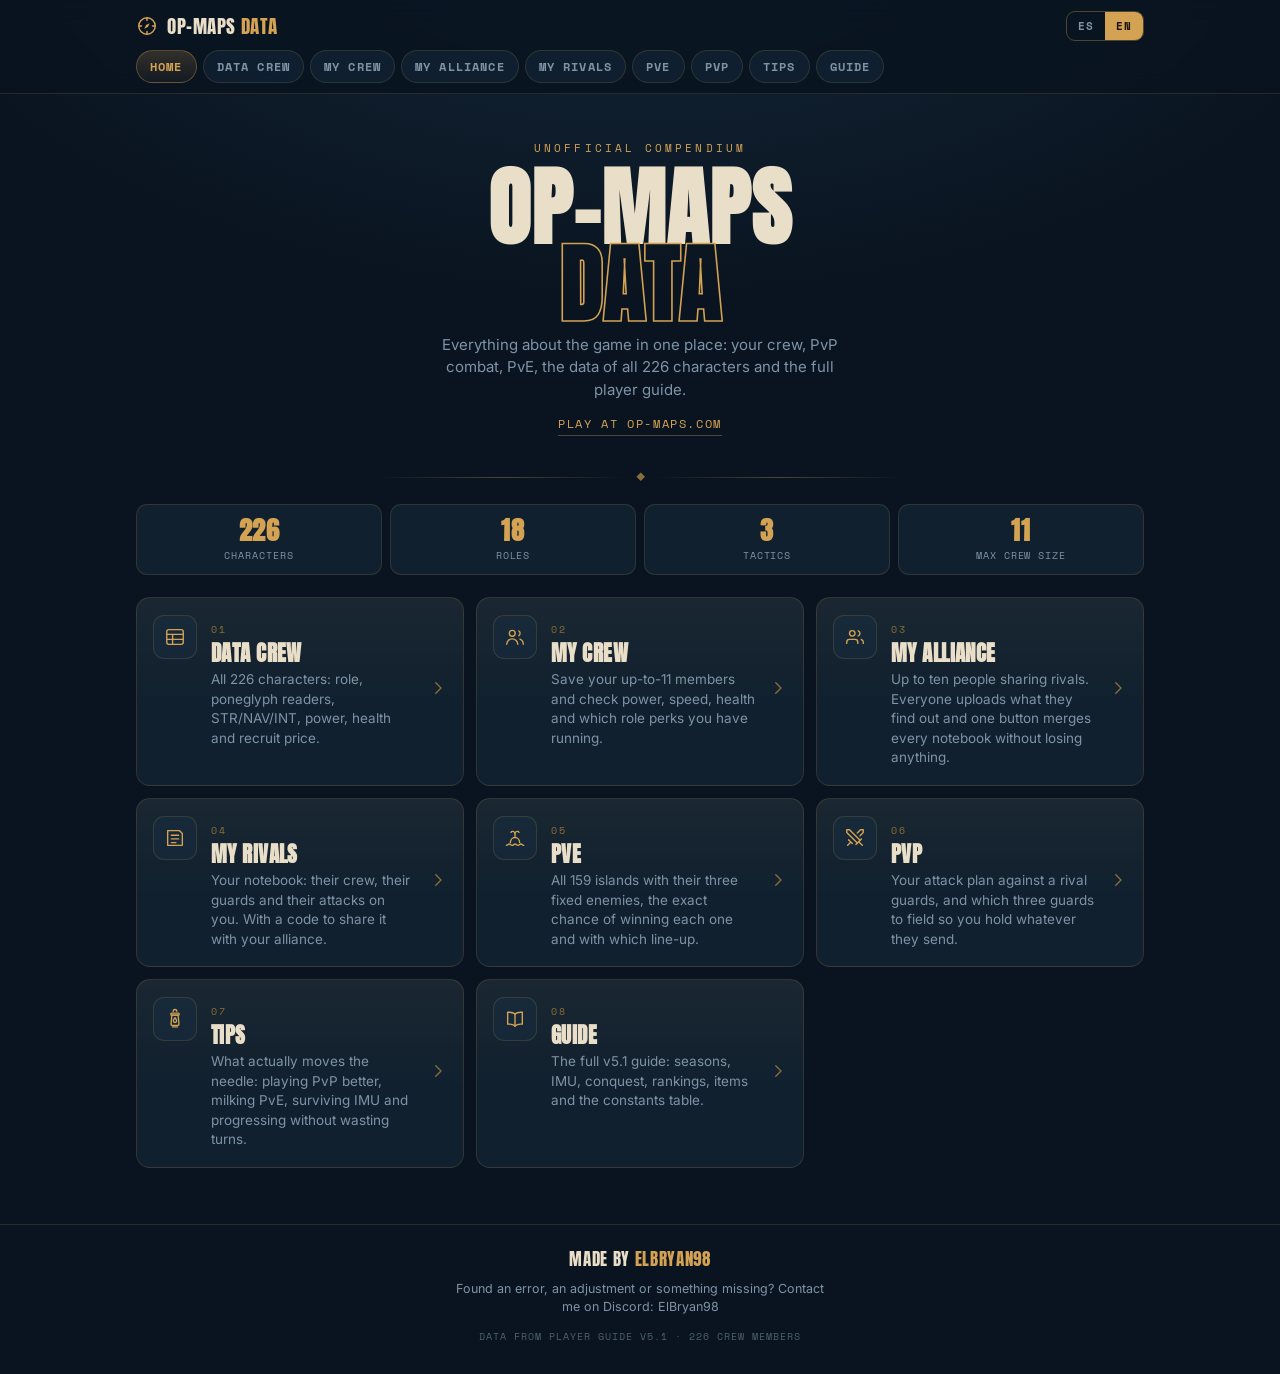
==== commit 1062be50: "1.10/2" ====
--- a/index.html
+++ b/index.html
@@ -5,11 +5,11 @@
 <meta name="viewport" content="width=device-width, initial-scale=1.0">
 <title>OP-MAPS DATA</title>
 <meta name="description" content="Compendio no oficial del juego OP-MAPS.COM: datos de los 226 personajes, tripulación, PvE, PvP, consejos y guía completa.">
-<link rel="icon" href="assets/favicon.svg?v=1.10.0" type="image/svg+xml">
+<link rel="icon" href="assets/favicon.svg?v=1.10.2" type="image/svg+xml">
 <link rel="preconnect" href="https://fonts.googleapis.com">
 <link rel="preconnect" href="https://fonts.gstatic.com" crossorigin>
 <link href="https://fonts.googleapis.com/css2?family=Anton&family=Inter:wght@400;500;600;700&family=Space+Mono:wght@400;700&display=swap" rel="stylesheet">
-<link rel="stylesheet" href="assets/css/style.css?v=1.10.0">
+<link rel="stylesheet" href="assets/css/style.css?v=1.10.2">
 </head>
 <body data-page="home" data-title-key="title.home">
 
@@ -131,7 +131,7 @@
         <div class="body">
           <span class="num">05</span>
           <h2 data-i18n="menu.pve.t">PvE</h2>
-          <p data-i18n="menu.pve.d">Las 158 islas con sus tres enemigos fijos, la probabilidad exacta de ganar en cada una y con qué alineación.</p>
+          <p data-i18n="menu.pve.d">Las 159 islas con sus tres enemigos fijos, la probabilidad exacta de ganar en cada una y con qué alineación.</p>
         </div>
         <div class="go" aria-hidden="true">
           <svg width="18" height="18" viewBox="0 0 24 24" fill="none" stroke="currentColor" stroke-width="1.8" stroke-linecap="round" stroke-linejoin="round"><path d="M9 5l7 7-7 7"/></svg>
@@ -206,7 +206,7 @@
 
 <div id="site-footer"></div>
 
-<script src="assets/js/i18n.js?v=1.10.0"></script>
-<script src="assets/js/site.js?v=1.10.0"></script>
+<script src="assets/js/i18n.js?v=1.10.2"></script>
+<script src="assets/js/site.js?v=1.10.2"></script>
 </body>
 </html>
--- a/assets/css/style.css
+++ b/assets/css/style.css
@@ -1851,72 +1851,6 @@
 }
 
 /* ============================================================
-   Cuántos ataques para hundirlo
-   ============================================================ */
-
-.hundir-form{display:flex;gap:14px;align-items:flex-end;flex-wrap:wrap;margin-bottom:10px}
-.hundir-form .campo-corto{flex:0 0 130px}
-.hundir-form input[type="number"]{
-  background:var(--sea);border:0.5px solid var(--line-str);border-radius:9px;
-  color:var(--parch);font-family:var(--mono);font-size:14px;font-weight:700;
-  padding:9px 10px;width:100%;
-}
-.chk{display:flex;align-items:center;gap:8px;cursor:pointer;padding-bottom:9px}
-.chk input{width:17px;height:17px;accent-color:var(--brass);cursor:pointer}
-.chk span{font-size:12.5px;color:var(--mist)}
-
-.hundir{display:grid;grid-template-columns:minmax(0,1fr);gap:5px}
-.hun-fila{
-  display:flex;align-items:center;gap:10px;flex-wrap:wrap;
-  padding:8px 11px;border-radius:9px;
-  border:0.5px solid var(--line);background:var(--hull-2);
-}
-.hun-fila.final{border-color:var(--line-str);background:rgba(88,180,166,.07)}
-.hun-n{
-  flex:0 0 auto;font-family:var(--mono);font-size:10px;color:var(--mist);
-  min-width:14px;
-}
-.hun-q{flex:1;min-width:0;font-size:12.5px}
-.hun-q.gana{color:var(--foam)}
-.hun-q.pierde{color:var(--blood)}
-.hun-d{flex:0 0 auto;font-family:var(--mono);font-size:12px;color:var(--brass)}
-.hun-h{
-  flex:0 0 auto;font-family:var(--mono);font-size:11px;color:var(--mist);
-  min-width:118px;text-align:right;
-}
-.hun-h b{color:var(--foam)}
-.hun-kit{
-  flex:0 0 auto;font-family:var(--mono);font-size:9.5px;letter-spacing:.06em;
-  color:#1a1206;background:var(--brass-dim);border-radius:999px;padding:2px 8px;
-}
-@media (max-width:640px){
-  .hun-q{flex:1 0 100%}
-  .hun-h{margin-left:auto;min-width:0}
-}
-
-/* Las tres cifras del plan de hundimiento. El tiempo va primero a
-   propósito: contar ataques engaña, porque cada derrota son 90 minutos
-   aturdido en los que no se hace nada. */
-.hun-total{display:grid;grid-template-columns:repeat(3,minmax(0,1fr));gap:10px;margin-bottom:12px}
-.hun-caja{
-  display:flex;flex-direction:column;gap:1px;align-items:center;
-  padding:9px 8px;border-radius:11px;
-  border:0.5px solid var(--line);background:var(--hull-2);
-}
-.hun-caja span{
-  font-family:var(--mono);font-size:9px;letter-spacing:.12em;
-  text-transform:uppercase;color:var(--mist);text-align:center;
-}
-.hun-caja b{font-family:var(--display);font-size:22px;line-height:1.15;color:var(--brass)}
-.hun-caja b.mal{color:var(--blood)}
-.hun-caja em{font-family:var(--mono);font-size:10px;font-style:normal;color:var(--mist)}
-@media (max-width:520px){
-  .hun-total{grid-template-columns:minmax(0,1fr)}
-  .hun-caja{flex-direction:row;justify-content:space-between;align-items:baseline;gap:10px}
-  .hun-caja b{font-size:19px}
-}
-
-/* ============================================================
    Las tres defensas
    ============================================================ */
 
@@ -1946,4 +1880,110 @@
   .fam-tabla th,.fam-tabla td{padding:5px 4px}
   .fam-tabla tbody th{font-size:11.5px}
   .def-btns .modo{flex:1 1 33%;font-size:9px;padding:9px 4px;min-height:36px}
-}
+  /* Con cuatro, 33% deja tres arriba y el cuarto estirado de lado a
+     lado: parece otra cosa y no lo es. De dos en dos quedan iguales. */
+  .def-btns.def-muchos .modo{flex:1 1 50%}
+}
+
+/* ============================================================
+   Editor de islas (PvE) y el campo de isla, que ya se escribe
+   ============================================================ */
+
+/* El campo de la isla es texto con datalist, no un desplegable. Hereda
+   el aspecto y la flecha de .isla-select, que es justo lo que dice que
+   hay una lista detras; lo unico que cambia es el cursor, que ahi si se
+   escribe. */
+input.isla-select{cursor:text}
+input.isla-select::placeholder{color:var(--mist);opacity:.75}
+
+.ed-form{display:flex;flex-wrap:wrap;gap:10px;margin:10px 0 14px}
+.ed-form .campo{flex:1 1 170px}
+
+.ed-btns{display:flex;flex-wrap:wrap;align-items:center;gap:10px}
+.ed-btns .btn-calc{width:auto;margin-top:0;padding:11px 18px}
+
+/* lo que has corregido, para verlo de un vistazo */
+.ed-mias{
+  margin-top:18px;padding-top:14px;
+  border-top:0.5px solid var(--line);
+}
+.ed-chips{display:flex;flex-wrap:wrap;gap:7px;margin-bottom:12px}
+.ed-chip{
+  background:var(--hull-2);border:0.5px solid var(--line-str);
+  border-radius:999px;padding:5px 12px;cursor:pointer;
+  font-family:var(--mono);font-size:11px;color:var(--parch);
+  transition:border-color .14s ease,color .14s ease;
+}
+.ed-chip:hover{border-color:var(--brass);color:var(--brass)}
+
+@media (max-width:640px){
+  .ed-form{gap:9px}
+  .ed-form .campo{flex:1 1 100%}
+  .ed-btns{gap:8px}
+  .ed-btns .btn-calc{flex:1 1 100%;width:100%;text-align:center}
+}
+
+/* ============================================================
+   PvP: lo que sabes de él — su tripulación y sus guardias
+   ============================================================ */
+
+/* Los suyos, cada uno un botón que cambia entre Caído y Sano de un
+   toque. Se envuelven porque una tripulación son hasta 11. */
+.suyos-tog{display:flex;flex-wrap:wrap;gap:7px;margin-bottom:12px}
+.suyo-tog{
+  display:flex;flex-direction:column;align-items:flex-start;gap:2px;
+  background:var(--sea);border:0.5px solid var(--line);
+  border-radius:9px;padding:7px 11px;cursor:pointer;min-height:44px;
+  text-align:left;
+  transition:border-color .14s ease,background .14s ease;
+}
+.suyo-tog b{font-size:12.5px;color:var(--parch);font-weight:600}
+.suyo-tog span{
+  font-family:var(--mono);font-size:9px;letter-spacing:.1em;
+  text-transform:uppercase;color:var(--mist);
+}
+.suyo-tog:hover{border-color:var(--brass)}
+
+/* El estado se lee por el color del borde, no por el texto: de un
+   vistazo hay que ver quién está en pie. */
+.suyo-tog.est-her{border-color:rgba(212,162,83,.45)}
+.suyo-tog.est-her span{color:var(--brass)}
+.suyo-tog.est-cri{border-color:rgba(193,80,75,.45)}
+.suyo-tog.est-cri span{color:var(--blood)}
+.suyo-tog.caido{
+  border-color:rgba(193,80,75,.75);background:rgba(193,80,75,.14);
+}
+.suyo-tog.caido b{color:var(--blood);text-decoration:line-through}
+.suyo-tog.caido span{color:var(--blood)}
+
+/* Un puesto de guardia suya que no has apuntado, y uno que ocupa alguien
+   que está Caído: los dos son huecos, por motivos distintos. */
+.puesto-fijo.vacio{border-style:dashed;opacity:.6}
+.puesto-fijo.vacio b{color:var(--mist)}
+.puesto-fijo.fuera{border-color:rgba(193,80,75,.45);background:rgba(193,80,75,.08)}
+.puesto-fijo.fuera b{color:var(--mist);text-decoration:line-through}
+.puesto-fijo.fuera .cuenta{
+  flex:0 0 auto;font-family:var(--mono);font-size:9px;
+  letter-spacing:.08em;color:var(--blood);
+  border:0.5px solid rgba(193,80,75,.4);border-radius:999px;padding:2px 7px;
+}
+
+@media (max-width:640px){
+  /* A lo ancho del todo no: dos por fila se tocan mejor y se leen igual. */
+  /* Con un numero impar, el ultimo se quedaba solo y estirado de lado a
+     lado: el tope lo deja de su tamano, como los demas. */
+  .suyo-tog{flex:1 1 calc(50% - 4px);max-width:calc(50% - 3px);min-width:0}
+  .suyos-tog{gap:6px}
+}
+
+/* El aviso de lo que has borrado: sólo sale si has borrado algo. */
+.borrados{
+  display:flex;align-items:flex-start;gap:12px;flex-wrap:wrap;
+  margin-top:14px;padding:12px 14px;
+  background:var(--hull-2);border:0.5px solid var(--line);border-radius:10px;
+}
+.borrados .hint{flex:1 1 220px;margin:0}
+.ali-res-nota{
+  margin-top:8px;font-size:11.5px;color:var(--mist);
+  padding-top:8px;border-top:0.5px solid var(--line);
+}
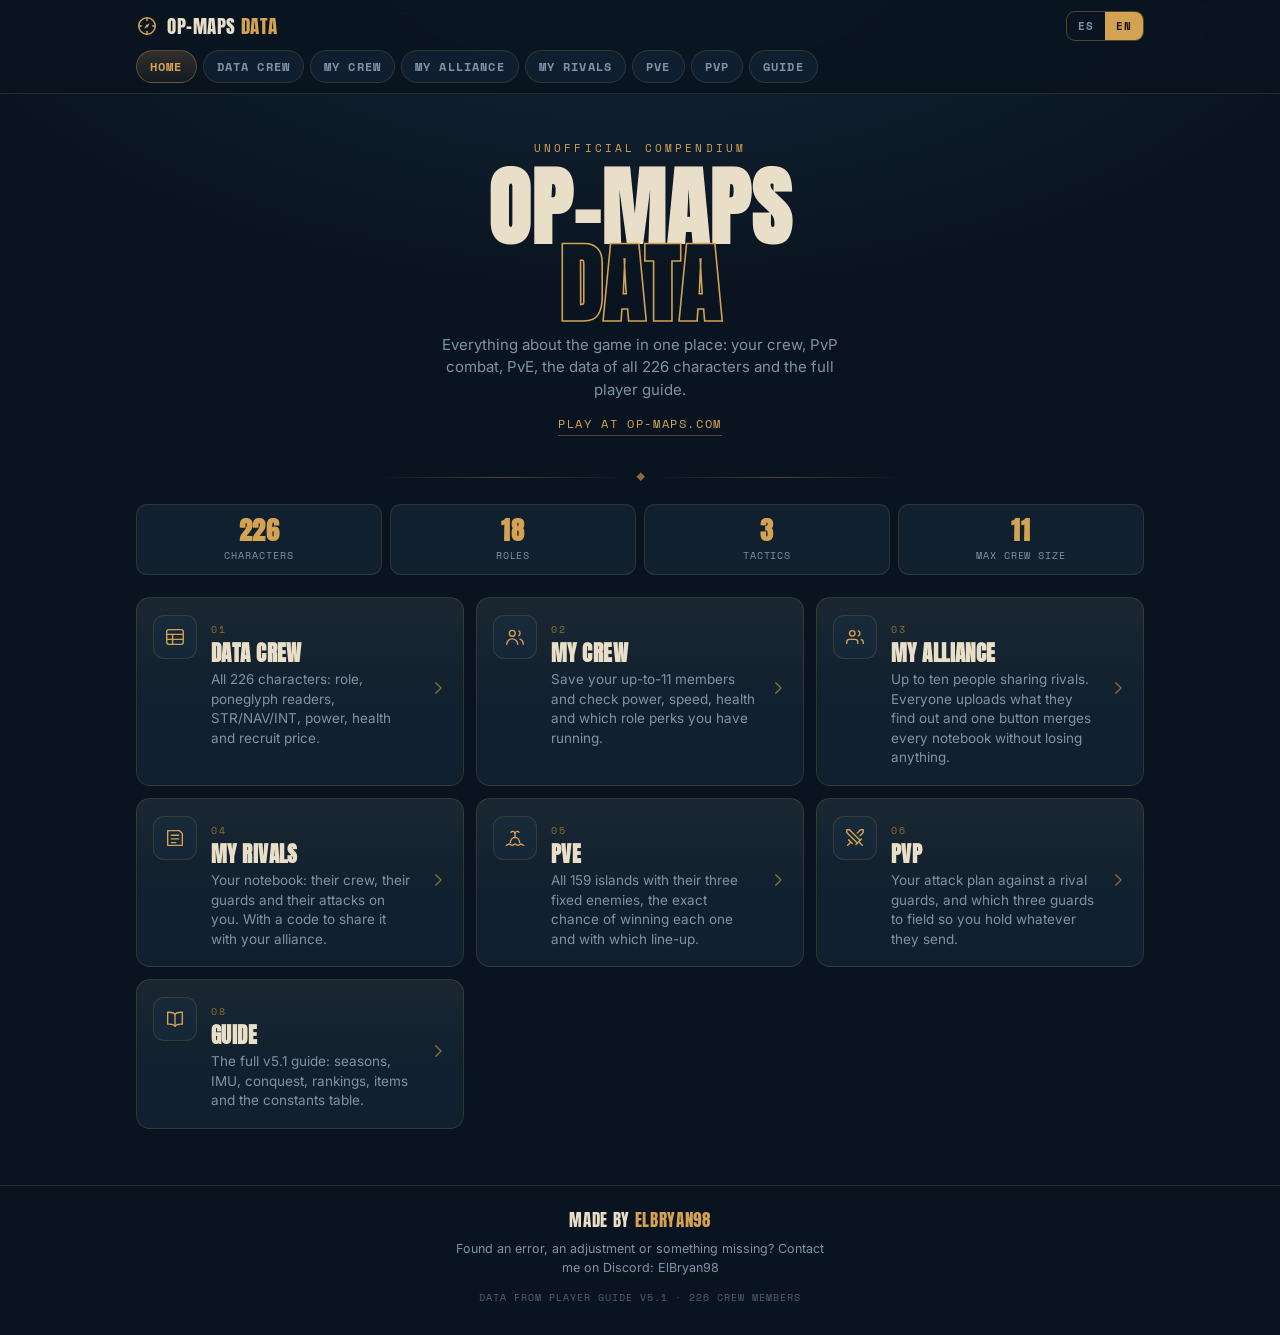
==== commit e67cce02: "1.12.0" ====
--- a/index.html
+++ b/index.html
@@ -5,11 +5,11 @@
 <meta name="viewport" content="width=device-width, initial-scale=1.0">
 <title>OP-MAPS DATA</title>
 <meta name="description" content="Compendio no oficial del juego OP-MAPS.COM: datos de los 226 personajes, tripulación, PvE, PvP, consejos y guía completa.">
-<link rel="icon" href="assets/favicon.svg?v=1.10.2" type="image/svg+xml">
+<link rel="icon" href="assets/favicon.svg?v=1.12.0" type="image/svg+xml">
 <link rel="preconnect" href="https://fonts.googleapis.com">
 <link rel="preconnect" href="https://fonts.gstatic.com" crossorigin>
 <link href="https://fonts.googleapis.com/css2?family=Anton&family=Inter:wght@400;500;600;700&family=Space+Mono:wght@400;700&display=swap" rel="stylesheet">
-<link rel="stylesheet" href="assets/css/style.css?v=1.10.2">
+<link rel="stylesheet" href="assets/css/style.css?v=1.12.0">
 </head>
 <body data-page="home" data-title-key="title.home">
 
@@ -161,25 +161,6 @@
       </a>
 
       <!-- 07 · CONSEJOS -->
-      <a class="menu-card" href="tips.html">
-        <div class="ico" aria-hidden="true">
-          <svg width="22" height="22" viewBox="0 0 24 24" fill="none" stroke="currentColor" stroke-width="1.5" stroke-linecap="round" stroke-linejoin="round">
-            <path d="M10 3.6a2 2 0 0 1 4 0"/>
-            <rect x="7.4" y="5.6" width="9.2" height="2.2" rx="1.1"/>
-            <path d="M8.6 7.8h6.8l.9 9.4a1.6 1.6 0 0 1-1.6 1.8H9.3a1.6 1.6 0 0 1-1.6-1.8z"/>
-            <path d="M12 10.6c1.2 1.5 1.8 2.4 1.8 3.4a1.8 1.8 0 0 1-3.6 0c0-1 .6-1.9 1.8-3.4z"/>
-            <path d="M9.2 20.6h5.6"/>
-          </svg>
-        </div>
-        <div class="body">
-          <span class="num">07</span>
-          <h2 data-i18n="menu.tips.t">Consejos</h2>
-          <p data-i18n="menu.tips.d">Lo que de verdad mueve la aguja: jugar mejor el PvP, exprimir el PvE, sobrevivir a IMU y progresar sin perder turnos.</p>
-        </div>
-        <div class="go" aria-hidden="true">
-          <svg width="18" height="18" viewBox="0 0 24 24" fill="none" stroke="currentColor" stroke-width="1.8" stroke-linecap="round" stroke-linejoin="round"><path d="M9 5l7 7-7 7"/></svg>
-        </div>
-      </a>
 
       <!-- 08 · GUÍA -->
       <a class="menu-card" href="guide.html">
@@ -206,7 +187,7 @@
 
 <div id="site-footer"></div>
 
-<script src="assets/js/i18n.js?v=1.10.2"></script>
-<script src="assets/js/site.js?v=1.10.2"></script>
+<script src="assets/js/i18n.js?v=1.12.0"></script>
+<script src="assets/js/site.js?v=1.12.0"></script>
 </body>
 </html>
--- a/assets/css/style.css
+++ b/assets/css/style.css
@@ -1987,3 +1987,92 @@
   margin-top:8px;font-size:11.5px;color:var(--mist);
   padding-top:8px;border-top:0.5px solid var(--line);
 }
+
+/* ============================================================
+   Armas: quién lleva cada una
+   ============================================================ */
+
+.armas{
+  margin:12px 0 14px;padding:12px 14px;
+  background:var(--hull-2);border:0.5px solid var(--line);border-radius:10px;
+}
+.arma{display:flex;align-items:center;gap:12px;flex-wrap:wrap}
+.arma + .arma{margin-top:10px;padding-top:10px;border-top:0.5px solid var(--line)}
+.arma-n{
+  flex:0 0 auto;font-family:var(--mono);font-size:11px;font-weight:700;
+  letter-spacing:.1em;text-transform:uppercase;color:var(--brass);
+}
+.arma-n em{font-style:normal;font-weight:400;color:var(--mist);letter-spacing:.04em}
+.arma-quienes{display:flex;flex-wrap:wrap;gap:6px;flex:1 1 200px;min-width:0}
+.arma-quien{
+  background:var(--sea);border:0.5px solid var(--line-str);border-radius:999px;
+  padding:6px 13px;cursor:pointer;min-height:34px;
+  font-family:var(--mono);font-size:11px;color:var(--mist);
+  transition:border-color .14s ease,color .14s ease,background .14s ease;
+}
+.arma-quien:hover{color:var(--parch);border-color:var(--brass)}
+.arma-quien.on{
+  background:var(--brass);border-color:var(--brass);color:#1a1206;font-weight:700;
+}
+.armas .note{margin-top:10px}
+
+/* la pastilla que marca a quien la lleva, allí donde salga */
+.tag-arma{
+  flex:0 0 auto;font-family:var(--mono);font-size:9px;letter-spacing:.08em;
+  text-transform:uppercase;color:var(--brass);
+  border:0.5px solid rgba(212,162,83,.45);border-radius:999px;padding:2px 7px;
+  background:rgba(212,162,83,.1);
+}
+
+@media (max-width:640px){
+  .arma{gap:8px}
+  .arma-n{flex:1 1 100%}
+  .arma-quien{flex:1 1 calc(50% - 3px);max-width:calc(50% - 3px);min-width:0;min-height:40px}
+}
+
+/* La temporada en curso, que es el contexto de toda la libreta. */
+.temporada{
+  display:flex;align-items:flex-start;gap:14px;flex-wrap:wrap;
+  margin-bottom:14px;padding:12px 14px;
+  background:var(--hull-2);border:0.5px solid var(--line);border-radius:10px;
+}
+.temporada .campo{flex:0 0 130px}
+.temporada .hint{flex:1 1 220px;margin:0;align-self:center}
+@media (max-width:640px){
+  .temporada .campo{flex:1 1 100%}
+  .temporada .hint{flex:1 1 100%}
+}
+
+/* ============================================================
+   Dónde estás y cuánto tardas en llegar
+   ============================================================ */
+
+.donde{
+  display:flex;align-items:flex-end;gap:12px;flex-wrap:wrap;
+  margin-bottom:14px;padding:12px 14px;
+  background:var(--hull-2);border:0.5px solid var(--line);border-radius:10px;
+}
+.donde .campo-corto{flex:0 0 110px}
+.donde .hint{flex:1 1 100%;margin:6px 0 0}
+.donde input[type="number"]{
+  background:var(--sea);border:0.5px solid var(--line-str);border-radius:9px;
+  color:var(--parch);font-family:var(--mono);font-size:14px;padding:9px 10px;width:100%;
+}
+
+.viaje{display:flex;gap:10px;flex-wrap:wrap;margin-top:12px}
+.viaje .kpi-box{flex:1 1 150px}
+.viaje .hint{flex:1 1 100%;margin:0}
+
+/* las islas que el usuario marca como gordas */
+.isla-gorda{
+  margin-bottom:12px;padding:9px 12px;border-radius:9px;
+  background:rgba(193,80,75,.12);border:0.5px solid rgba(193,80,75,.5);
+  color:var(--blood);font-size:12.5px;
+}
+.isla-gorda b{color:var(--blood)}
+
+@media (max-width:640px){
+  .donde .campo,
+  .donde .campo-corto{flex:1 1 calc(50% - 6px)}
+  .donde .campo-ancho{flex:1 1 100%}
+}
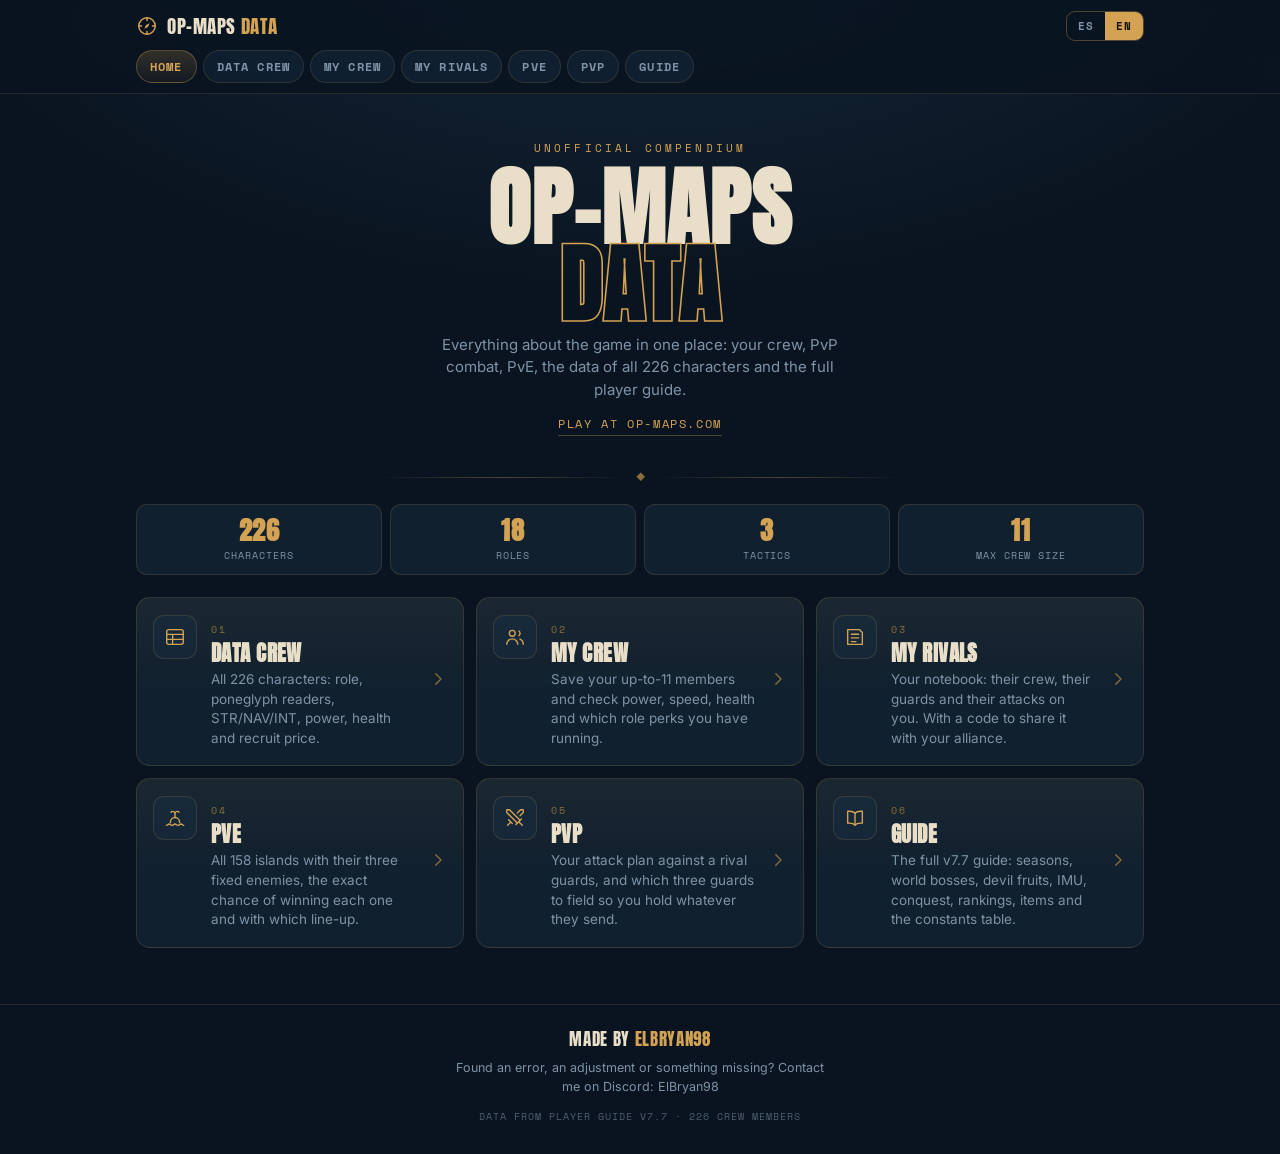
==== commit 80078049: "1.13.0" ====
--- a/index.html
+++ b/index.html
@@ -4,12 +4,12 @@
 <meta charset="UTF-8">
 <meta name="viewport" content="width=device-width, initial-scale=1.0">
 <title>OP-MAPS DATA</title>
-<meta name="description" content="Compendio no oficial del juego OP-MAPS.COM: datos de los 226 personajes, tripulación, PvE, PvP, consejos y guía completa.">
-<link rel="icon" href="assets/favicon.svg?v=1.12.0" type="image/svg+xml">
+<meta name="description" content="Compendio no oficial del juego OP-MAPS.COM: datos de los 226 personajes, tripulación, rivales, PvE, PvP y guía completa.">
+<link rel="icon" href="assets/favicon.svg?v=1.13.0" type="image/svg+xml">
 <link rel="preconnect" href="https://fonts.googleapis.com">
 <link rel="preconnect" href="https://fonts.gstatic.com" crossorigin>
 <link href="https://fonts.googleapis.com/css2?family=Anton&family=Inter:wght@400;500;600;700&family=Space+Mono:wght@400;700&display=swap" rel="stylesheet">
-<link rel="stylesheet" href="assets/css/style.css?v=1.12.0">
+<link rel="stylesheet" href="assets/css/style.css?v=1.13.0">
 </head>
 <body data-page="home" data-title-key="title.home">
 
@@ -79,27 +79,7 @@
         </div>
       </a>
 
-      <!-- 03 · MI ALIANZA -->
-      <a class="menu-card" href="alianza.html">
-        <div class="ico" aria-hidden="true">
-          <svg width="22" height="22" viewBox="0 0 24 24" fill="none" stroke="currentColor" stroke-width="1.5" stroke-linecap="round" stroke-linejoin="round">
-            <path d="M15 19v-1.4a3 3 0 0 0-3-3H6a3 3 0 0 0-3 3V19"/>
-            <circle cx="9" cy="8" r="3"/>
-            <path d="M21 19v-1.4a3 3 0 0 0-2.2-2.9"/>
-            <path d="M15.5 5.2a3 3 0 0 1 0 5.6"/>
-          </svg>
-        </div>
-        <div class="body">
-          <span class="num">03</span>
-          <h2 data-i18n="nav.alianza">Mi alianza</h2>
-          <p data-i18n="menu.alianza.d">Hasta diez personas compartiendo rivales. Cada uno sube lo que averigua y un botón junta todas las libretas sin perder nada.</p>
-        </div>
-        <div class="go" aria-hidden="true">
-          <svg width="18" height="18" viewBox="0 0 24 24" fill="none" stroke="currentColor" stroke-width="1.8" stroke-linecap="round" stroke-linejoin="round"><path d="M9 5l7 7-7 7"/></svg>
-        </div>
-      </a>
-
-      <!-- 04 · MIS RIVALES -->
+      <!-- 03 · MIS RIVALES -->
       <a class="menu-card" href="rivals.html">
         <div class="ico" aria-hidden="true">
           <svg width="22" height="22" viewBox="0 0 24 24" fill="none" stroke="currentColor" stroke-width="1.5" stroke-linecap="round" stroke-linejoin="round">
@@ -108,7 +88,7 @@
           </svg>
         </div>
         <div class="body">
-          <span class="num">04</span>
+          <span class="num">03</span>
           <h2 data-i18n="nav.rivals">Mis rivales</h2>
           <p data-i18n="menu.rivals.d">Tu libreta: su tripulación, sus guardias y sus ataques contra ti. Con un código para compartirla con tu alianza.</p>
         </div>
@@ -117,7 +97,7 @@
         </div>
       </a>
 
-      <!-- 05 · PVE -->
+      <!-- 04 · PVE -->
       <a class="menu-card" href="pve.html">
         <div class="ico" aria-hidden="true">
           <svg width="22" height="22" viewBox="0 0 24 24" fill="none" stroke="currentColor" stroke-width="1.5" stroke-linecap="round" stroke-linejoin="round">
@@ -129,16 +109,16 @@
           </svg>
         </div>
         <div class="body">
-          <span class="num">05</span>
+          <span class="num">04</span>
           <h2 data-i18n="menu.pve.t">PvE</h2>
-          <p data-i18n="menu.pve.d">Las 159 islas con sus tres enemigos fijos, la probabilidad exacta de ganar en cada una y con qué alineación.</p>
+          <p data-i18n="menu.pve.d">Las 158 islas con sus tres enemigos fijos, la probabilidad exacta de ganar en cada una y con qué alineación.</p>
         </div>
         <div class="go" aria-hidden="true">
           <svg width="18" height="18" viewBox="0 0 24 24" fill="none" stroke="currentColor" stroke-width="1.8" stroke-linecap="round" stroke-linejoin="round"><path d="M9 5l7 7-7 7"/></svg>
         </div>
       </a>
 
-      <!-- 06 · PVP -->
+      <!-- 05 · PVP -->
       <a class="menu-card" href="pvp.html">
         <div class="ico" aria-hidden="true">
           <svg width="22" height="22" viewBox="0 0 24 24" fill="none" stroke="currentColor" stroke-width="1.5" stroke-linecap="round" stroke-linejoin="round">
@@ -151,7 +131,7 @@
           </svg>
         </div>
         <div class="body">
-          <span class="num">06</span>
+          <span class="num">05</span>
           <h2 data-i18n="menu.pvp.t">PvP</h2>
           <p data-i18n="menu.pvp.d">Tu plan de ataque contra las guardias de un rival, y qué tres guardias montar tú para aguantar lo que te mande.</p>
         </div>
@@ -160,9 +140,7 @@
         </div>
       </a>
 
-      <!-- 07 · CONSEJOS -->
-
-      <!-- 08 · GUÍA -->
+      <!-- 06 · GUÍA -->
       <a class="menu-card" href="guide.html">
         <div class="ico" aria-hidden="true">
           <svg width="22" height="22" viewBox="0 0 24 24" fill="none" stroke="currentColor" stroke-width="1.5" stroke-linecap="round" stroke-linejoin="round">
@@ -172,9 +150,9 @@
           </svg>
         </div>
         <div class="body">
-          <span class="num">08</span>
+          <span class="num">06</span>
           <h2 data-i18n="menu.guide.t">Guía</h2>
-          <p data-i18n="menu.guide.d">La guía v5.1 al completo: temporadas, IMU, conquista, rankings, ítems y la tabla de constantes.</p>
+          <p data-i18n="menu.guide.d">La guía v7.7 al completo: temporadas, jefes del mundo, frutas del diablo, IMU, conquista, rankings, ítems y la tabla de constantes.</p>
         </div>
         <div class="go" aria-hidden="true">
           <svg width="18" height="18" viewBox="0 0 24 24" fill="none" stroke="currentColor" stroke-width="1.8" stroke-linecap="round" stroke-linejoin="round"><path d="M9 5l7 7-7 7"/></svg>
@@ -187,7 +165,7 @@
 
 <div id="site-footer"></div>
 
-<script src="assets/js/i18n.js?v=1.12.0"></script>
-<script src="assets/js/site.js?v=1.12.0"></script>
+<script src="assets/js/i18n.js?v=1.13.0"></script>
+<script src="assets/js/site.js?v=1.13.0"></script>
 </body>
 </html>
--- a/assets/css/style.css
+++ b/assets/css/style.css
@@ -833,11 +833,31 @@
 .ch.simple .ch-head{padding:10px 4px;gap:8px}
 /* el nombre con su marca de lector arriba y, debajo, el rol */
 .ch.simple .ch-name{font-size:13px}
+/* Con el puesto a la izquierda el nombre tiene menos sitio: mejor que baje
+   a una segunda línea que cortarlo en «Drac…». */
+.ch.simple .ch-head.static .ch-name{
+  white-space:normal;line-height:1.2;
+  display:-webkit-box;-webkit-line-clamp:2;-webkit-box-orient:vertical;
+}
 .ch.simple .ch-sub{
   display:flex;align-items:center;gap:7px;
   margin-top:2px;min-width:0;
 }
 .ch.simple .ch-role{font-size:8px;margin-top:0}
+/* Su puesto entre todos los del juego en su táctica más fuerte, a la
+   izquierda del nombre, del color de esa táctica. Ancho fijo para que los
+   nombres empiecen todos a la misma altura, sea el 1 o el 187. */
+.ch-rank,.lc-rank{flex:0 0 30px;width:30px;text-align:center}
+.ch-rank{display:flex;flex-direction:column;align-items:center;line-height:1}
+.ch-rank b{font-family:var(--mono);font-size:13px;font-weight:700}
+.ch-rank i{
+  font-style:normal;font-family:var(--mono);font-size:7px;
+  letter-spacing:.08em;color:var(--mist);margin-top:3px;
+}
+.ch-rank.f b{color:var(--blood)}
+.ch-rank.v b{color:var(--foam)}
+.ch-rank.i b{color:var(--brass)}
+.lc-rank{font-family:var(--mono);font-size:10px;color:var(--mist)}
 .ch.simple .rd-badge{font-size:7px;padding:1px 5px;margin-left:4px}
 /* Las tres puntuaciones de la fila, cada una del color de la stat con la
    que puntúa esa táctica, igual que las barras de Data Crew. La etiqueta
@@ -1591,81 +1611,6 @@
 
 /* el pie que manda a la Guía desde cada pestaña */
 .ver-guia{text-align:center;margin-top:18px;padding-top:14px;border-top:0.5px solid var(--line)}
-
-/* ============================================================
-   Mi alianza
-   ============================================================ */
-
-.ali-apodo{margin:14px 0 4px;max-width:340px}
-/* la descripcion de cada puerta: a la izquierda, y con la misma altura
-   en las dos columnas para que los botones queden en linea */
-.ali-d{text-align:left;margin:6px 0 11px;min-height:34px}
-
-/* el código, que es lo que se copia y se reparte */
-.ali-cod{
-  display:flex;align-items:center;gap:12px;flex-wrap:wrap;
-  background:var(--hull-2);border:0.5px solid var(--line-str);
-  border-radius:11px;padding:11px 13px;margin-top:4px;
-}
-.ali-cod-lab{
-  font-family:var(--mono);font-size:9.5px;letter-spacing:.14em;
-  text-transform:uppercase;color:var(--mist);
-}
-.ali-cod .btn-mini{width:auto;flex:0 0 auto}
-.ali-cod code{
-  font-family:var(--mono);font-size:19px;font-weight:700;
-  letter-spacing:.16em;color:var(--brass);
-  word-break:break-all;flex:1;min-width:0;
-}
-
-/* el botón grande de juntar libretas */
-.ali-sync{margin-top:18px}
-.ali-sync .btn-calc{width:100%}
-.ali-sync .hint{margin-top:8px}
-
-/* quién más hay dentro */
-.ali-m{
-  display:flex;align-items:center;gap:10px;
-  padding:9px 11px;border-radius:10px;
-  border:0.5px solid var(--line);background:var(--hull-2);
-  margin-bottom:6px;
-}
-.ali-m.yo{border-color:var(--line-str)}
-.ali-m-n{
-  flex:1;min-width:0;font-size:13px;font-weight:600;color:var(--parch);
-  overflow:hidden;text-overflow:ellipsis;white-space:nowrap;
-}
-.ali-m-n i{font-style:normal;font-size:11px;color:var(--brass);font-weight:400}
-.ali-m-r{font-family:var(--mono);font-size:11.5px;color:var(--foam);white-space:nowrap}
-.ali-m-t{font-family:var(--mono);font-size:10.5px;color:var(--mist);white-space:nowrap}
-.ali-m-x{flex:0 0 auto}
-@media (max-width:520px){
-  .ali-m{flex-wrap:wrap;gap:6px 10px}
-  .ali-m-n{flex:1 0 100%}
-}
-
-/* qué ha cambiado en tu libreta al actualizar */
-.ali-res{
-  margin-top:12px;padding:11px 13px;border-radius:11px;
-  border:0.5px solid var(--line-str);background:rgba(88,180,166,.07);
-}
-.ali-res.vacio{
-  border-color:var(--line);background:var(--hull-2);
-  color:var(--mist);font-size:12.5px;
-}
-.ali-res-tit{font-size:13px;color:var(--parch)}
-.ali-res-tit b{font-family:var(--mono);color:var(--foam)}
-.ali-res-l{margin:7px 0 0;padding-left:17px;color:var(--mist);font-size:12.5px;line-height:1.75}
-.ali-res-l b{font-family:var(--mono);color:var(--brass)}
-
-/* el pie: tu nombre a un lado, salirte al otro */
-.ali-pie{
-  display:flex;align-items:flex-end;justify-content:space-between;
-  gap:14px;flex-wrap:wrap;
-  margin-top:20px;padding-top:15px;border-top:0.5px solid var(--line);
-}
-.ali-pie .campo{max-width:340px}
-.ali-salir{padding:7px 14px;font-size:9.5px}
 
 /* El banquillo del rival. Punteado a propósito: no es una guardia, es
    quien entra si cae alguien. `.guardia` no lleva borde, así que hay que
@@ -1896,6 +1841,38 @@
 input.isla-select{cursor:text}
 input.isla-select::placeholder{color:var(--mist);opacity:.75}
 
+/* Data Crew: añadir un personaje. Una rejilla de cuatro columnas iguales:
+   nombre y rol arriba, las tres stats y el número de álbum en una fila, y
+   el capítulo con la casilla Kozuki debajo. En móvil, de dos en dos. */
+.nuevo-form{
+  display:grid;grid-template-columns:repeat(4,minmax(0,1fr));
+  gap:12px 10px;align-items:end;margin:6px 0 12px;
+}
+.nuevo-form .campo{min-width:0}
+.nuevo-form .campo span{white-space:nowrap;overflow:hidden;text-overflow:ellipsis}
+.nuevo-form .campo input,.nuevo-form .isla-select{height:40px}
+.nf-nombre,.nf-rol,.nf-cap,.nf-koz{grid-column:span 2}
+.chk{
+  display:flex;align-items:center;gap:8px;height:40px;
+  font-size:12.5px;color:var(--parch);cursor:pointer;
+}
+.chk input{width:16px;height:16px;accent-color:var(--brass);margin:0;flex:0 0 auto}
+@media (max-width:640px){
+  .nuevo-form{grid-template-columns:repeat(2,minmax(0,1fr))}
+  .nf-stat{grid-column:span 1}
+}
+.nuevo-prev{
+  min-height:18px;margin:0 0 12px;font-family:var(--mono);font-size:11.5px;color:var(--mist);
+}
+.nuevo-prev b{color:var(--brass);font-weight:700}
+.tag-extra{
+  display:inline-block;vertical-align:1px;margin-left:4px;
+  font-family:var(--mono);font-size:7.5px;letter-spacing:.08em;text-transform:uppercase;
+  color:var(--foam);border:0.5px dashed rgba(88,180,166,.55);border-radius:999px;padding:1px 6px;
+}
+.extra-btns{margin-top:14px;padding-top:12px;border-top:0.5px solid var(--line)}
+.extra-btns .tag-extra{margin-left:0}
+
 .ed-form{display:flex;flex-wrap:wrap;gap:10px;margin:10px 0 14px}
 .ed-form .campo{flex:1 1 170px}
 
@@ -1983,10 +1960,9 @@
   background:var(--hull-2);border:0.5px solid var(--line);border-radius:10px;
 }
 .borrados .hint{flex:1 1 220px;margin:0}
-.ali-res-nota{
-  margin-top:8px;font-size:11.5px;color:var(--mist);
-  padding-top:8px;border-top:0.5px solid var(--line);
-}
+/* el display:flex de arriba le ganaba al atributo hidden: sin esto la caja
+   salía vacía aunque no hubieras borrado nada */
+.borrados[hidden]{display:none}
 
 /* ============================================================
    Armas: quién lleva cada una
@@ -2030,38 +2006,9 @@
   .arma-quien{flex:1 1 calc(50% - 3px);max-width:calc(50% - 3px);min-width:0;min-height:40px}
 }
 
-/* La temporada en curso, que es el contexto de toda la libreta. */
-.temporada{
-  display:flex;align-items:flex-start;gap:14px;flex-wrap:wrap;
-  margin-bottom:14px;padding:12px 14px;
-  background:var(--hull-2);border:0.5px solid var(--line);border-radius:10px;
-}
-.temporada .campo{flex:0 0 130px}
-.temporada .hint{flex:1 1 220px;margin:0;align-self:center}
-@media (max-width:640px){
-  .temporada .campo{flex:1 1 100%}
-  .temporada .hint{flex:1 1 100%}
-}
-
 /* ============================================================
-   Dónde estás y cuánto tardas en llegar
+   PvE: islas gordas y jefes
    ============================================================ */
-
-.donde{
-  display:flex;align-items:flex-end;gap:12px;flex-wrap:wrap;
-  margin-bottom:14px;padding:12px 14px;
-  background:var(--hull-2);border:0.5px solid var(--line);border-radius:10px;
-}
-.donde .campo-corto{flex:0 0 110px}
-.donde .hint{flex:1 1 100%;margin:6px 0 0}
-.donde input[type="number"]{
-  background:var(--sea);border:0.5px solid var(--line-str);border-radius:9px;
-  color:var(--parch);font-family:var(--mono);font-size:14px;padding:9px 10px;width:100%;
-}
-
-.viaje{display:flex;gap:10px;flex-wrap:wrap;margin-top:12px}
-.viaje .kpi-box{flex:1 1 150px}
-.viaje .hint{flex:1 1 100%;margin:0}
 
 /* las islas que el usuario marca como gordas */
 .isla-gorda{
@@ -2071,8 +2018,11 @@
 }
 .isla-gorda b{color:var(--blood)}
 
-@media (max-width:640px){
-  .donde .campo,
-  .donde .campo-corto{flex:1 1 calc(50% - 6px)}
-  .donde .campo-ancho{flex:1 1 100%}
-}
+/* y los jefes del mundo, que no son un desembarco */
+.isla-jefe{
+  margin-bottom:12px;padding:10px 12px;border-radius:9px;
+  background:rgba(212,162,83,.10);border:0.5px solid rgba(212,162,83,.45);
+  color:var(--parch);font-size:12.5px;line-height:1.55;
+}
+.isla-jefe b{color:var(--brass)}
+
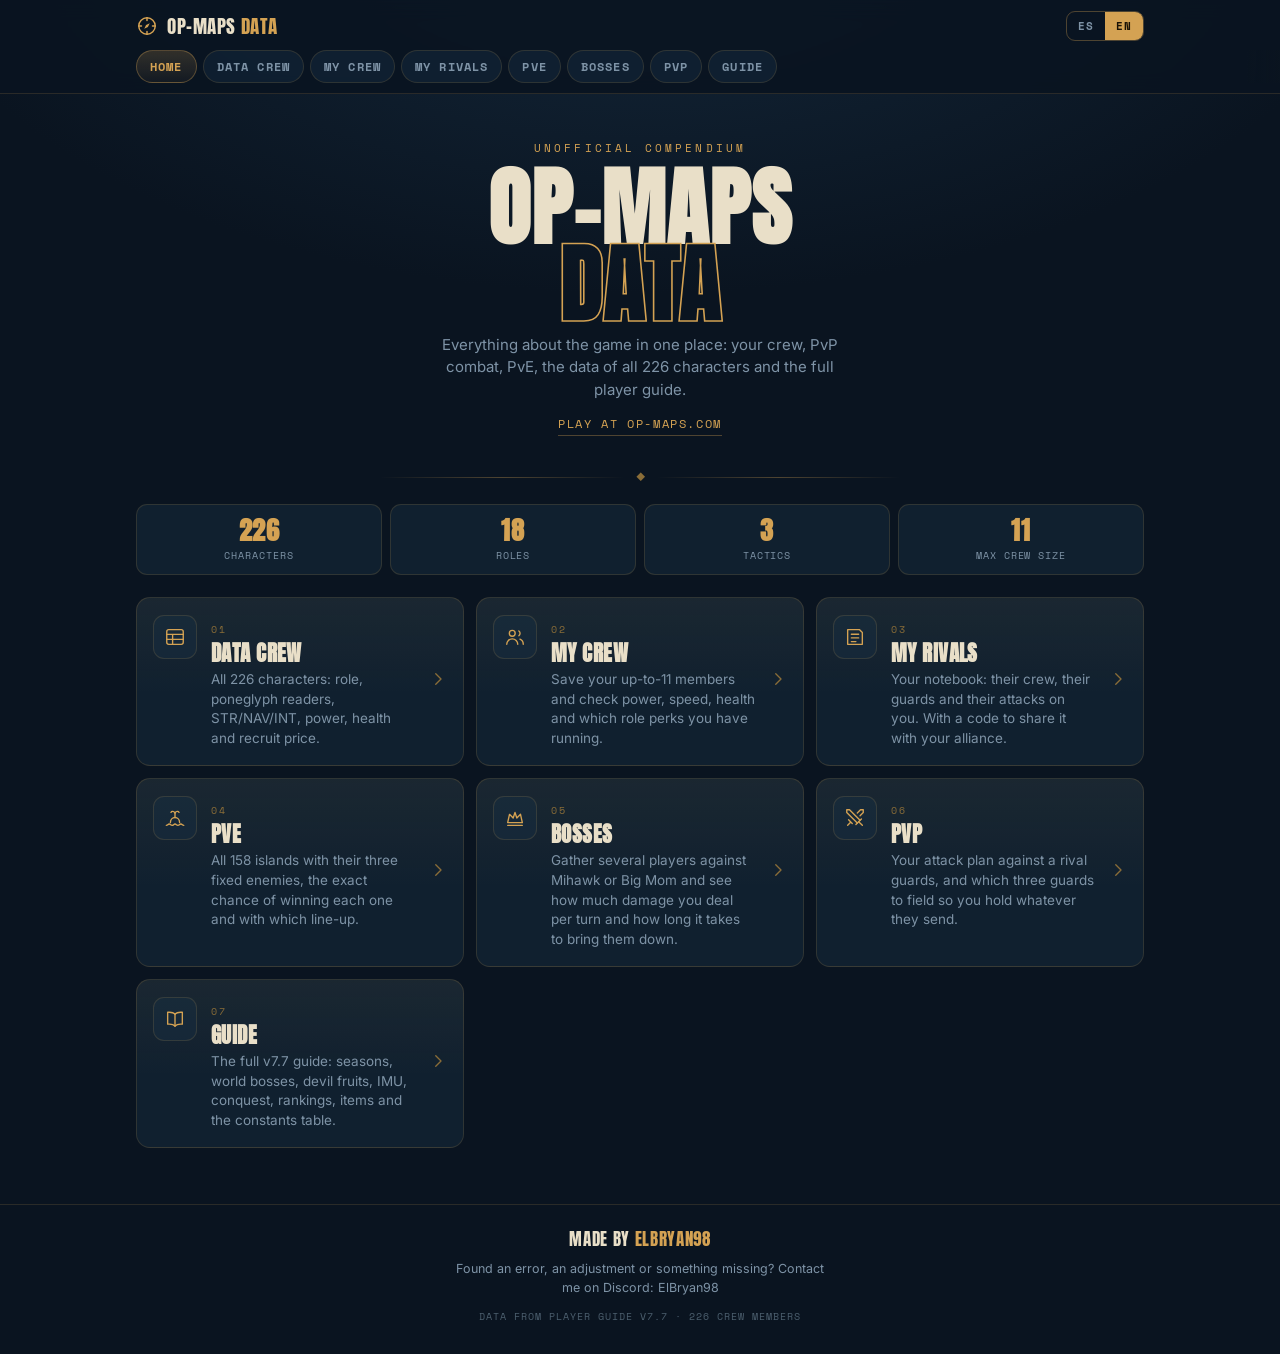
==== commit b7657fc1: "1.13.1" ====
--- a/index.html
+++ b/index.html
@@ -4,7 +4,7 @@
 <meta charset="UTF-8">
 <meta name="viewport" content="width=device-width, initial-scale=1.0">
 <title>OP-MAPS DATA</title>
-<meta name="description" content="Compendio no oficial del juego OP-MAPS.COM: datos de los 226 personajes, tripulación, rivales, PvE, PvP y guía completa.">
+<meta name="description" content="Compendio no oficial del juego OP-MAPS.COM: datos de los 226 personajes, tripulación, rivales, PvE, jefes del mundo, PvP y guía completa.">
 <link rel="icon" href="assets/favicon.svg?v=1.13.0" type="image/svg+xml">
 <link rel="preconnect" href="https://fonts.googleapis.com">
 <link rel="preconnect" href="https://fonts.gstatic.com" crossorigin>
@@ -118,7 +118,25 @@
         </div>
       </a>
 
-      <!-- 05 · PVP -->
+      <!-- 05 · JEFES -->
+      <a class="menu-card" href="jefes.html">
+        <div class="ico" aria-hidden="true">
+          <svg width="22" height="22" viewBox="0 0 24 24" fill="none" stroke="currentColor" stroke-width="1.5" stroke-linecap="round" stroke-linejoin="round">
+            <path d="M4 17l2-9 4 4 2-6 2 6 4-4 2 9z"/>
+            <path d="M4 20h16"/>
+          </svg>
+        </div>
+        <div class="body">
+          <span class="num">05</span>
+          <h2 data-i18n="menu.jefes.t">Jefes</h2>
+          <p data-i18n="menu.jefes.d">Junta a varios jugadores contra Mihawk o Big Mom y mira cuánto daño le hacéis por turno y cuánto tardáis en tumbarlo.</p>
+        </div>
+        <div class="go" aria-hidden="true">
+          <svg width="18" height="18" viewBox="0 0 24 24" fill="none" stroke="currentColor" stroke-width="1.8" stroke-linecap="round" stroke-linejoin="round"><path d="M9 5l7 7-7 7"/></svg>
+        </div>
+      </a>
+
+      <!-- 06 · PVP -->
       <a class="menu-card" href="pvp.html">
         <div class="ico" aria-hidden="true">
           <svg width="22" height="22" viewBox="0 0 24 24" fill="none" stroke="currentColor" stroke-width="1.5" stroke-linecap="round" stroke-linejoin="round">
@@ -131,7 +149,7 @@
           </svg>
         </div>
         <div class="body">
-          <span class="num">05</span>
+          <span class="num">06</span>
           <h2 data-i18n="menu.pvp.t">PvP</h2>
           <p data-i18n="menu.pvp.d">Tu plan de ataque contra las guardias de un rival, y qué tres guardias montar tú para aguantar lo que te mande.</p>
         </div>
@@ -140,7 +158,7 @@
         </div>
       </a>
 
-      <!-- 06 · GUÍA -->
+      <!-- 07 · GUÍA -->
       <a class="menu-card" href="guide.html">
         <div class="ico" aria-hidden="true">
           <svg width="22" height="22" viewBox="0 0 24 24" fill="none" stroke="currentColor" stroke-width="1.5" stroke-linecap="round" stroke-linejoin="round">
@@ -150,7 +168,7 @@
           </svg>
         </div>
         <div class="body">
-          <span class="num">06</span>
+          <span class="num">07</span>
           <h2 data-i18n="menu.guide.t">Guía</h2>
           <p data-i18n="menu.guide.d">La guía v7.7 al completo: temporadas, jefes del mundo, frutas del diablo, IMU, conquista, rankings, ítems y la tabla de constantes.</p>
         </div>
--- a/assets/css/style.css
+++ b/assets/css/style.css
@@ -2026,3 +2026,79 @@
 }
 .isla-jefe b{color:var(--brass)}
 
+
+/* ============================================================
+   Jefes: simulador de los jefes del mundo
+   ============================================================ */
+
+.jef-elige{display:flex;flex-wrap:wrap;align-items:center;gap:12px 18px;margin-bottom:14px}
+.jef-ataques{display:flex;align-items:center;gap:10px}
+.jef-ataques > span{
+  font-family:var(--mono);font-size:9px;letter-spacing:.1em;
+  text-transform:uppercase;color:var(--mist);
+}
+.jef-ataques .seg-ctrl button{min-width:40px}
+.jef-kpi{margin-bottom:10px}
+.jef-tacs{display:flex;flex-wrap:wrap;gap:6px;margin:0 0 8px}
+
+.jef-aviso{
+  margin-top:10px;padding:9px 12px;border-radius:9px;font-size:12.5px;line-height:1.5;
+  background:rgba(193,80,75,.10);border:0.5px solid rgba(193,80,75,.45);color:var(--parch);
+}
+.jef-aviso b{color:var(--blood)}
+
+/* el reparto: una barra por jugador */
+.jef-reparto{display:flex;flex-direction:column;gap:7px}
+.jef-barra{display:grid;grid-template-columns:minmax(80px,150px) 1fr auto;align-items:center;gap:10px}
+.jb-n{font-size:12.5px;color:var(--parch);overflow:hidden;text-overflow:ellipsis;white-space:nowrap}
+.jb-track{height:8px;border-radius:999px;background:var(--hull-2);border:0.5px solid var(--line);overflow:hidden}
+.jb-fill{display:block;height:100%;background:var(--brass);border-radius:999px}
+.jb-v{font-family:var(--mono);font-size:11px;color:var(--mist);white-space:nowrap}
+
+.jef-atajos{display:flex;flex-wrap:wrap;gap:8px;margin:-4px 0 6px}
+.jef-atajos .btn-mini{width:auto}
+
+/* cada jugador, con sus tres puestos */
+.jef-jug{
+  margin-top:12px;padding:12px 14px;border-radius:12px;
+  background:var(--hull-2);border:0.5px solid var(--line);
+}
+.jef-jug-cab{display:flex;align-items:center;gap:10px;margin-bottom:8px}
+.jef-jug-cab .js-nombre{
+  flex:1;min-width:0;background:none;border:none;border-bottom:0.5px dashed var(--line-str);
+  color:var(--brass);font-family:var(--mono);font-weight:700;font-size:13px;
+  letter-spacing:.08em;text-transform:uppercase;padding:4px 2px;
+}
+.jef-jug-cab .js-nombre:focus{outline:none;border-bottom-color:var(--brass)}
+.jef-slot{
+  display:grid;grid-template-columns:22px minmax(0,2fr) minmax(0,1.2fr) minmax(0,1.2fr) minmax(170px,1.6fr);
+  align-items:center;gap:8px;padding:6px 0;border-top:0.5px solid var(--line);
+}
+.jef-slot .pos{
+  font-family:var(--mono);font-size:11px;color:var(--mist);text-align:center;
+}
+.jef-slot .js-pj{
+  background:var(--sea);border:0.5px solid var(--line-str);border-radius:9px;
+  color:var(--parch);font-size:13px;padding:8px 10px;width:100%;min-width:0;
+}
+.jef-slot .js-pj:focus{outline:2px solid var(--brass);outline-offset:-1px;border-color:transparent}
+.jef-slot .isla-select{font-size:12px;padding:8px 26px 8px 9px}
+.jef-slot .isla-select:disabled{opacity:.45;cursor:default}
+.js-info{display:flex;align-items:center;gap:6px;flex-wrap:wrap;min-width:0}
+.jef-gana{font-family:var(--mono);font-size:12px;font-weight:700}
+.jef-jug-res{
+  margin:8px 0 0;padding-top:8px;border-top:0.5px solid var(--line);
+  font-size:12px;color:var(--mist);
+}
+.jef-jug-res b{font-family:var(--mono);color:var(--brass);font-size:13px}
+
+@media (max-width:640px){
+  .jef-slot{grid-template-columns:22px 1fr 1fr;grid-template-areas:"pos pj pj" ". tac arma" ". info info"}
+  .jef-slot .pos{grid-area:pos}
+  .jef-slot .js-pj{grid-area:pj}
+  .jef-slot .js-tac{grid-area:tac}
+  .jef-slot .js-arma{grid-area:arma}
+  .jef-slot .js-info{grid-area:info}
+  .jef-barra{grid-template-columns:minmax(70px,110px) 1fr;}
+  .jb-v{grid-column:2}
+}
